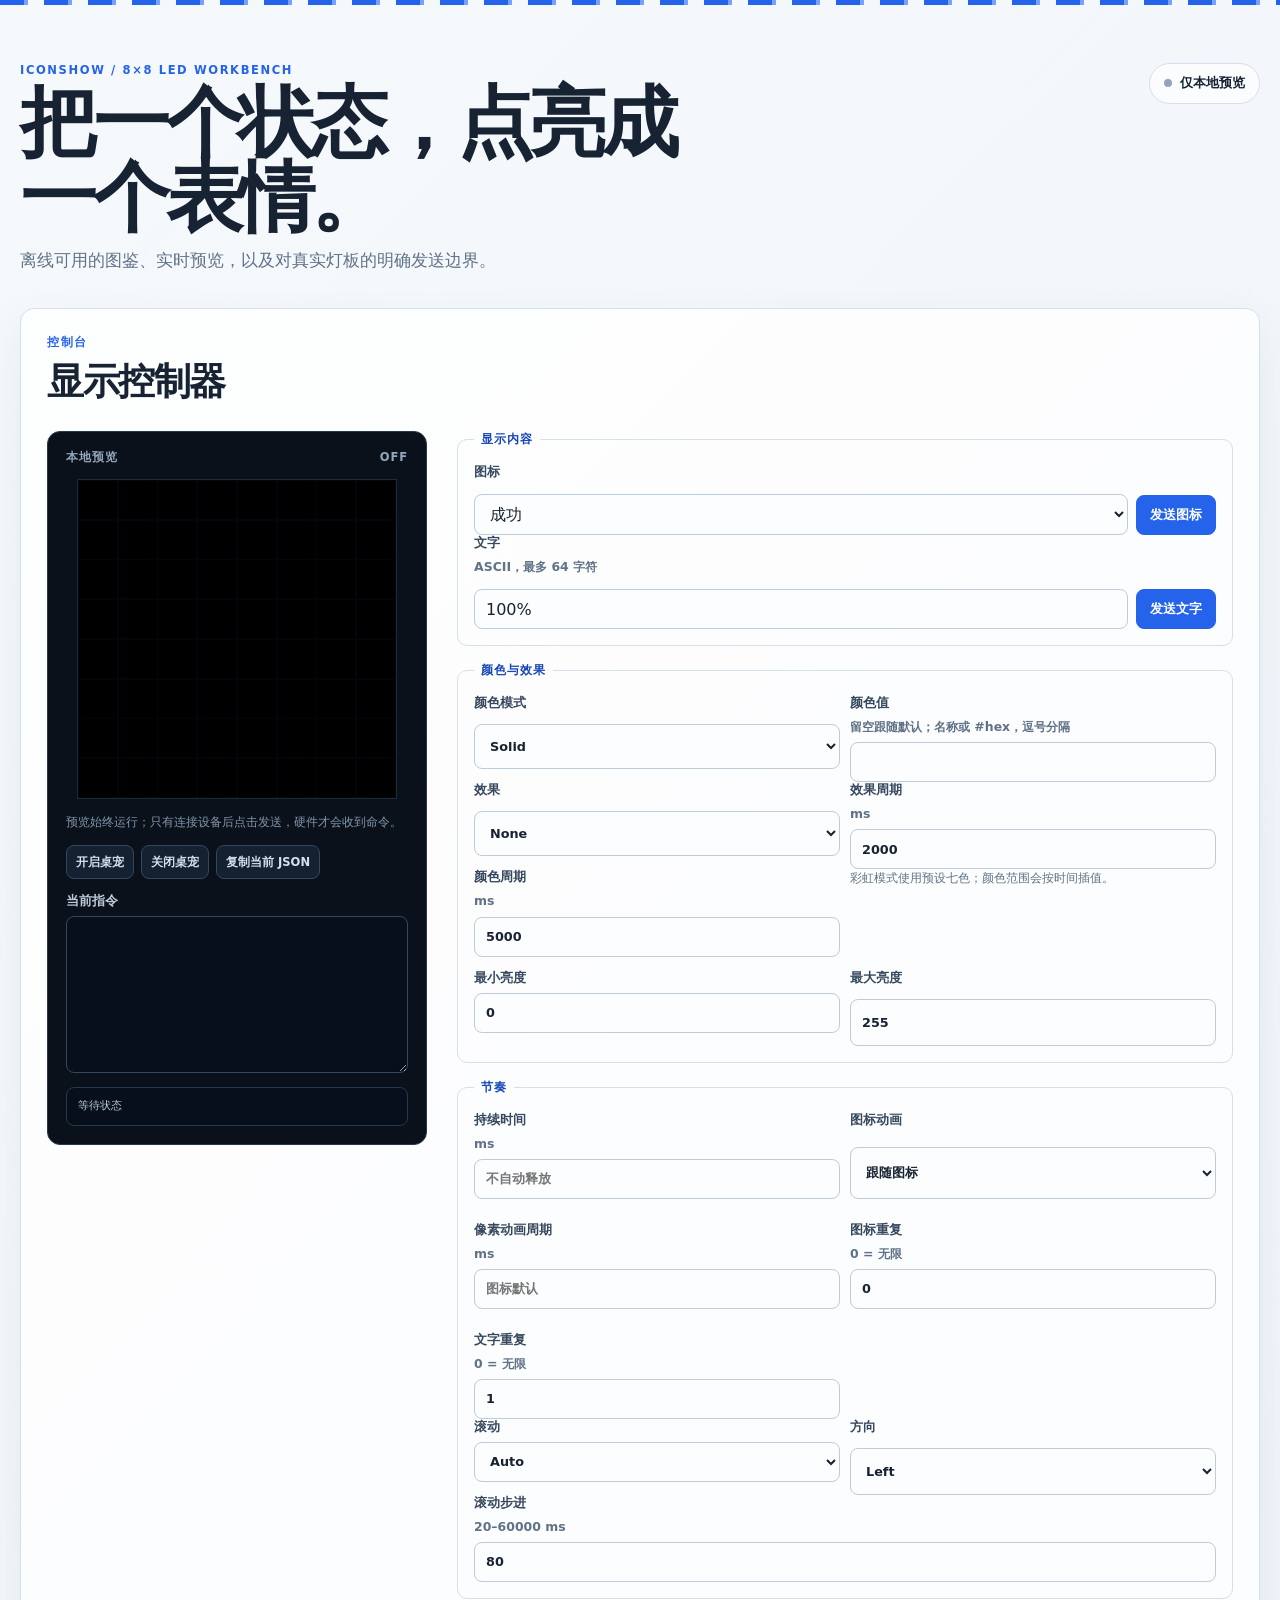
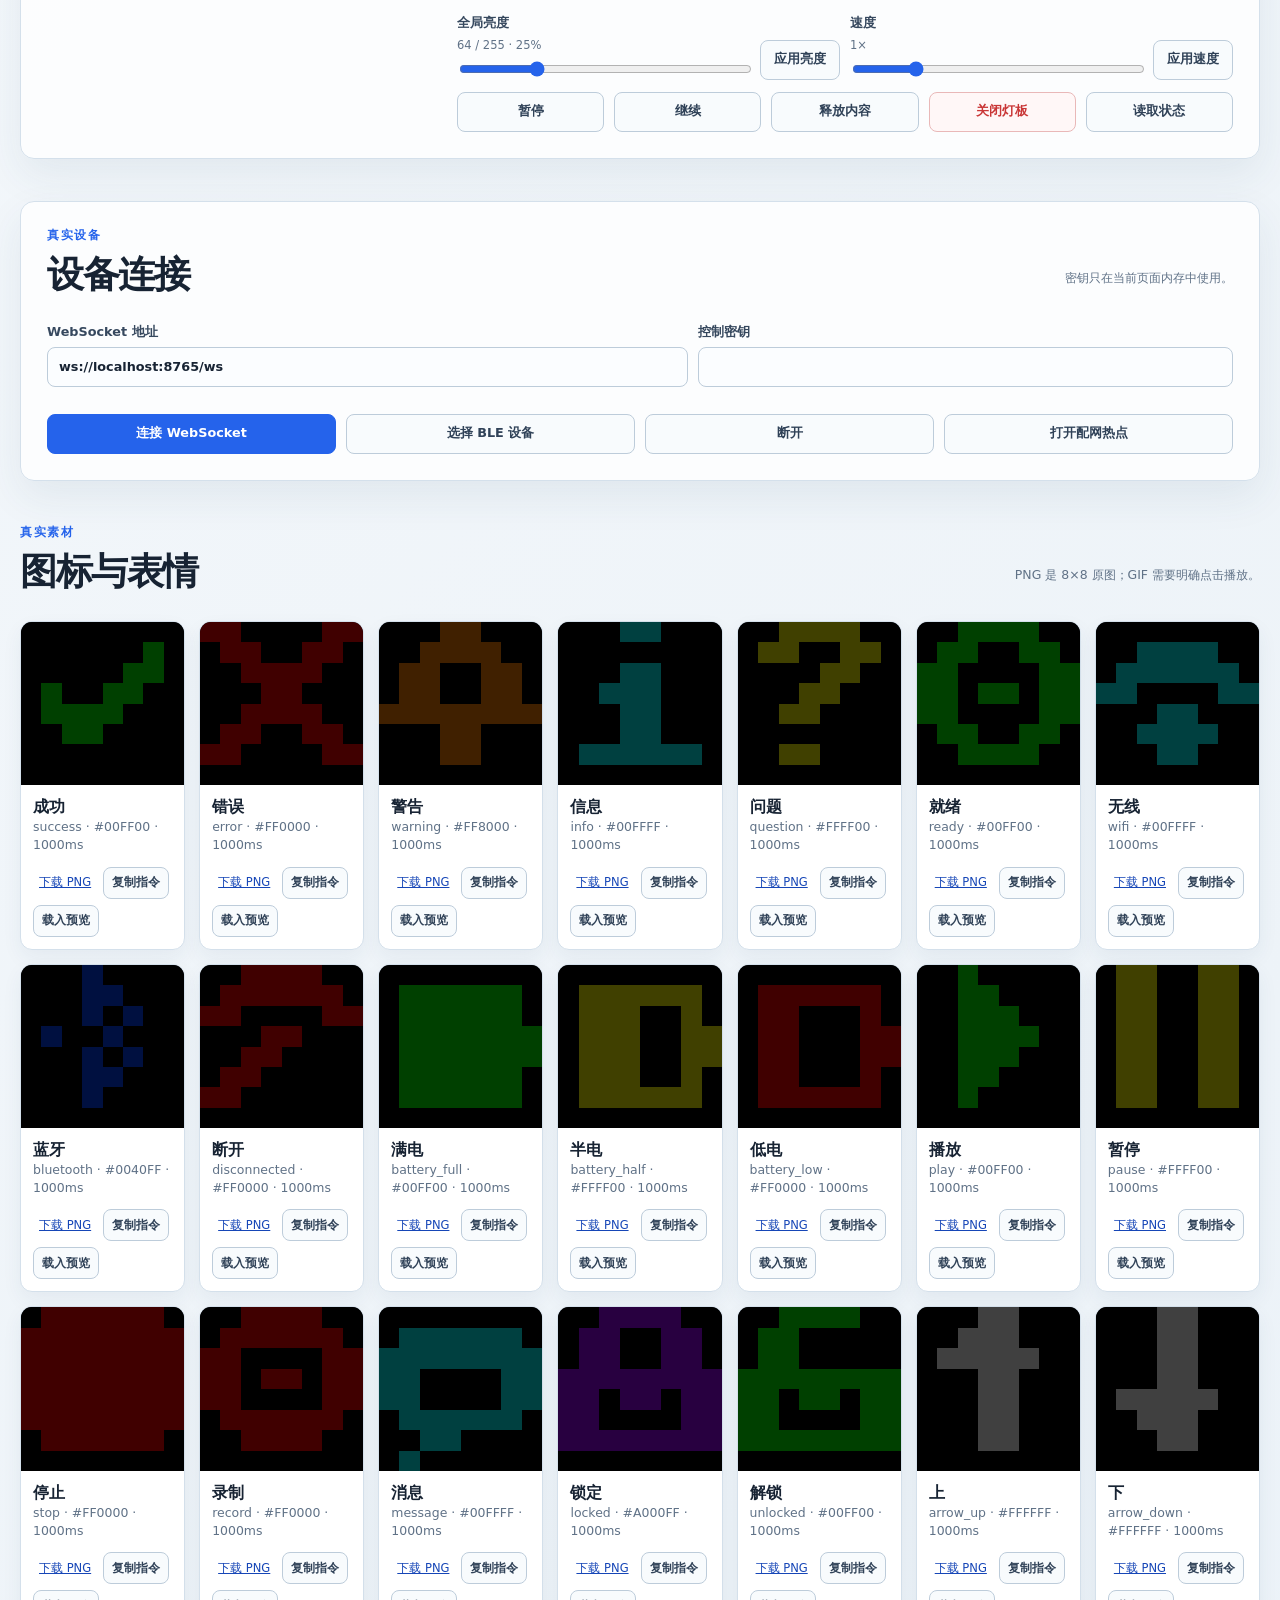
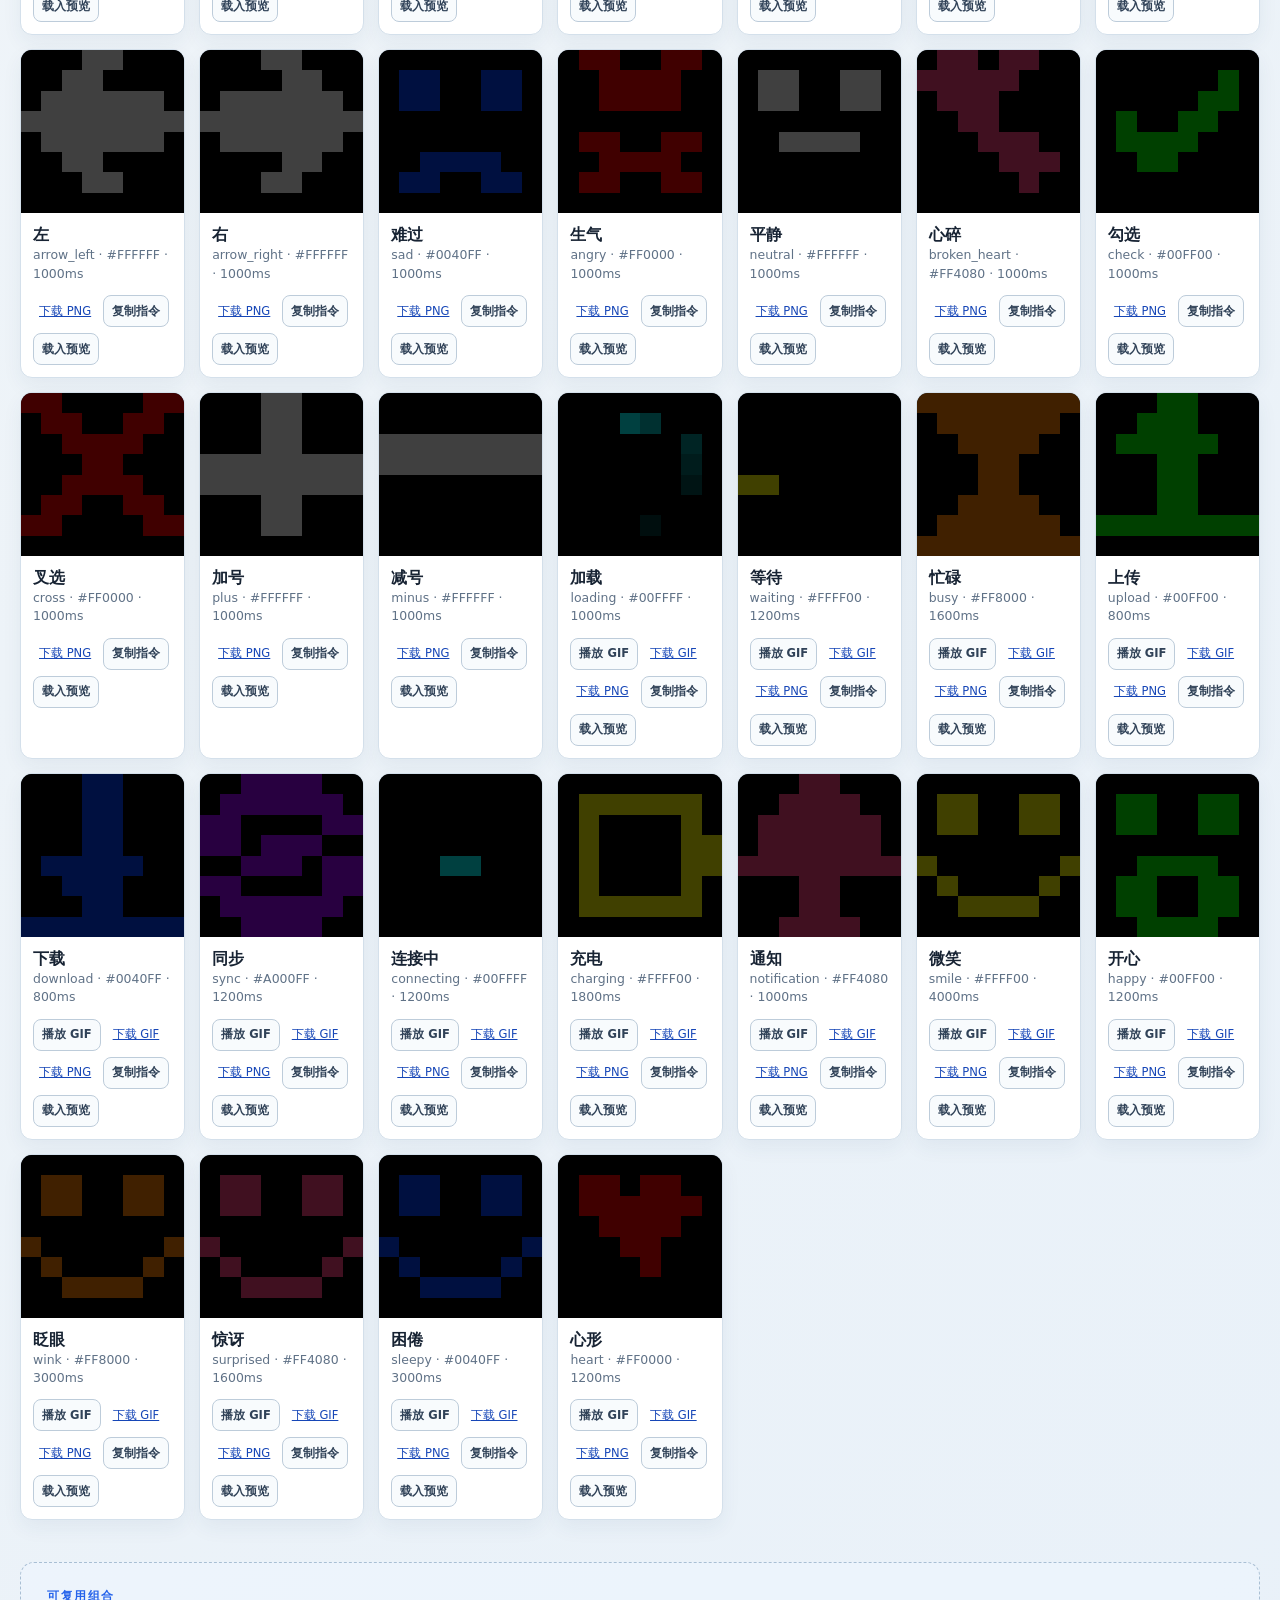
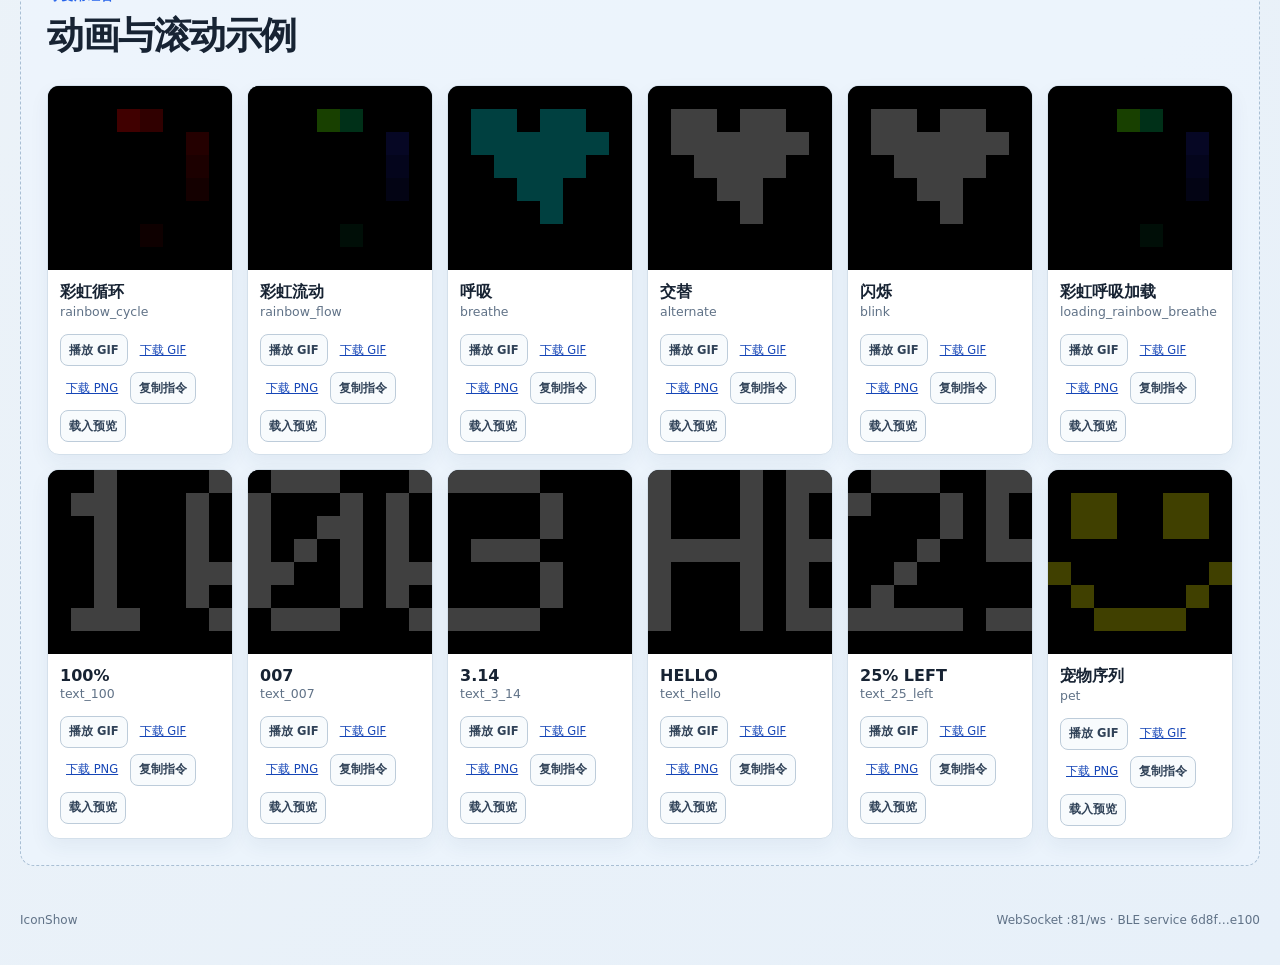
==== web/index.html @ 9261f73a "feat: add HTML BLE WebSocket controller and simulator" ====
<!doctype html>
<html lang="zh-CN">
<head>
  <meta charset="utf-8">
  <meta name="viewport" content="width=device-width, initial-scale=1">
  <meta name="theme-color" content="#e9f0f7">
  <title>IconShow · 8×8 状态灯</title>
  <link rel="stylesheet" href="style.css">
</head>
<body>
  <header class="topbar">
    <div>
      <p class="kicker">ICONSHOW / 8×8 LED WORKBENCH</p>
      <h1>把一个状态，点亮成一个表情。</h1>
      <p class="lede">离线可用的图鉴、实时预览，以及对真实灯板的明确发送边界。</p>
    </div>
    <div id="connection-state" class="connection-state is-local" role="status">仅本地预览</div>
  </header>

  <main>
    <section class="workbench" aria-labelledby="workbench-title">
      <div class="section-heading">
        <div><p class="eyebrow">控制台</p><h2 id="workbench-title">显示控制器</h2></div>
        <p id="notice" class="notice" role="status" aria-live="polite"></p>
      </div>
      <div class="workbench-grid">
        <div class="preview-panel">
          <div class="preview-head"><span>本地预览</span><span id="preview-state">off</span></div>
          <canvas id="preview" width="320" height="320" aria-label="8×8 LED local preview"></canvas>
          <p class="hint">预览始终运行；只有连接设备后点击发送，硬件才会收到命令。</p>
          <div class="preview-actions"><button id="idle-pet" type="button">开启桌宠</button><button id="idle-off" type="button">关闭桌宠</button><button id="copy-command" type="button">复制当前 JSON</button></div>
          <label for="command-json">当前指令<textarea id="command-json" rows="8" readonly spellcheck="false"></textarea></label>
          <pre id="device-state" class="device-state" aria-live="polite">等待状态</pre>
        </div>
        <div class="controls">
          <fieldset>
            <legend>显示内容</legend>
            <label for="icon-select">图标</label>
            <div class="inline-action"><select id="icon-select"></select><button id="send-icon" type="button" class="primary">发送图标</button></div>
            <label for="text-input">文字 <span class="muted">ASCII，最多 64 字符</span></label>
            <div class="inline-action"><input id="text-input" type="text" maxlength="64" value="100%" spellcheck="false"><button id="send-text" type="button" class="primary">发送文字</button></div>
          </fieldset>

          <fieldset>
            <legend>颜色与效果</legend>
            <div class="field-row">
              <label for="color-mode">颜色模式<select id="color-mode"><option value="solid">Solid</option><option value="step">Step</option><option value="gradient">Gradient</option><option value="rainbow_cycle">Rainbow cycle</option><option value="rainbow_flow">Rainbow flow</option></select></label>
              <label for="colors">颜色值 <span class="muted">留空跟随默认；名称或 #hex，逗号分隔</span><input id="colors" type="text" value="" spellcheck="false"></label>
            </div>
            <div class="field-row">
              <label for="effect">效果<select id="effect"><option value="none">None</option><option value="breathe">Breathe</option><option value="alternate">Alternate</option><option value="blink">Blink</option></select></label>
              <label for="effect-period">效果周期 <span class="muted">ms</span><input id="effect-period" type="number" min="500" max="60000" value="2000"></label>
            </div>
            <div class="field-row">
              <label for="color-period">颜色周期 <span class="muted">ms</span><input id="color-period" type="number" min="500" max="60000" value="5000"></label>
              <span class="hint">彩虹模式使用预设七色；颜色范围会按时间插值。</span>
            </div>
            <div class="field-row compact">
              <label for="effect-min">最小亮度<input id="effect-min" type="number" min="0" max="255" value="0"></label>
              <label for="effect-max">最大亮度<input id="effect-max" type="number" min="0" max="255" value="255"></label>
            </div>
          </fieldset>

          <fieldset>
            <legend>节奏</legend>
            <div class="field-row compact">
              <label for="duration">持续时间 <span class="muted">ms</span><input id="duration" type="number" min="0" max="86400000" placeholder="不自动释放"></label>
              <label for="animation-enabled">图标动画<select id="animation-enabled"><option value="auto">跟随图标</option><option value="true">启用</option><option value="false">静态代表帧</option></select></label>
              <label for="animation-period">像素动画周期 <span class="muted">ms</span><input id="animation-period" type="number" min="100" max="60000" placeholder="图标默认"></label>
              <label for="icon-repeat">图标重复 <span class="muted">0 = 无限</span><input id="icon-repeat" type="number" min="0" max="65535" value="0"></label>
              <label for="text-repeat">文字重复 <span class="muted">0 = 无限</span><input id="text-repeat" type="number" min="0" max="65535" value="1"></label>
            </div>
            <div class="field-row">
              <label for="scroll-mode">滚动<select id="scroll-mode"><option value="auto">Auto</option><option value="always">Always</option><option value="never">Never</option></select></label>
              <label for="direction">方向<select id="direction"><option value="left">Left</option><option value="right">Right</option></select></label>
            </div>
            <label for="step-ms">滚动步进 <span class="muted">20–60000 ms</span><input id="step-ms" type="number" min="20" max="60000" value="80"></label>
          </fieldset>

          <div class="tuning-row">
            <label for="brightness">全局亮度 <output id="brightness-value">64 / 255 · 25%</output><input id="brightness" type="range" min="0" max="255" value="64" oninput="document.getElementById('brightness-value').value=this.value+' / 255 · '+Math.round(this.value/255*100)+'%'" ></label>
            <button id="set-brightness" type="button">应用亮度</button>
            <label for="speed">速度 <output id="speed-value">1×</output><input id="speed" type="range" min="0.25" max="4" step="0.25" value="1" oninput="document.getElementById('speed-value').value=this.value+'×'"></label>
            <button id="set-speed" type="button">应用速度</button>
          </div>
          <div class="button-row"><button id="pause" type="button">暂停</button><button id="resume" type="button">继续</button><button id="release" type="button">释放内容</button><button id="off" type="button" class="danger">关闭灯板</button><button id="get-state" type="button">读取状态</button></div>
        </div>
      </div>
    </section>

    <section class="connection" aria-labelledby="connection-title">
      <div class="section-heading"><div><p class="eyebrow">真实设备</p><h2 id="connection-title">设备连接</h2></div><p class="muted">密钥只在当前页面内存中使用。</p></div>
      <div class="connection-grid">
        <label for="ws-url">WebSocket 地址<input id="ws-url" type="url" value="ws://localhost:8765/ws" spellcheck="false"></label>
        <label for="token">控制密钥<input id="token" type="password" autocomplete="off"></label>
        <div class="button-row connection-actions"><button id="connect-ws" type="button" class="primary">连接 WebSocket</button><button id="connect-ble" type="button">选择 BLE 设备</button><button id="disconnect" type="button">断开</button><button id="provision" type="button">打开配网热点</button></div>
      </div>
    </section>

    <section class="gallery" aria-labelledby="gallery-title">
      <div class="section-heading"><div><p class="eyebrow">真实素材</p><h2 id="gallery-title">图标与表情</h2></div><p class="muted">PNG 是 8×8 原图；GIF 需要明确点击播放。</p></div>
      <div id="gallery-list" class="gallery-grid"></div>
    </section>

    <section class="gallery examples" aria-labelledby="examples-title">
      <div class="section-heading"><div><p class="eyebrow">可复用组合</p><h2 id="examples-title">动画与滚动示例</h2></div></div>
      <div id="examples-list" class="gallery-grid"></div>
    </section>
  </main>
  <footer><span>IconShow</span><span>WebSocket :81/ws · BLE service 6d8f…e100</span></footer>
  <script src="data.js"></script>
  <script src="engine.js"></script>
  <script src="client.js"></script>
  <script src="app.js"></script>
</body>
</html>
---- web/style.css ----
:root {
  --ink: #172333;
  --muted: #607287;
  --line: #d4e0eb;
  --paper: #f4f7fa;
  --panel: #ffffff;
  --blue: #2563eb;
  --blue-dark: #1646b7;
  --blue-soft: #e8f0ff;
  --red: #c93636;
  --radius: 14px;
  font-family: Inter, ui-sans-serif, system-ui, -apple-system, BlinkMacSystemFont, "Segoe UI", sans-serif;
  color: var(--ink);
  background: var(--paper);
}
* { box-sizing: border-box; }
body { margin: 0; background: linear-gradient(135deg, #f6f9fc 0%, #edf3f8 55%, #e7f0f9 100%); min-height: 100vh; }
body::before { content: ''; display: block; height: 5px; background: repeating-linear-gradient(90deg, var(--blue) 0 24px, #76a2ff 24px 28px, transparent 28px 44px); }
.topbar, main, footer { width: min(1240px, calc(100% - 40px)); margin-inline: auto; }
.topbar { display: flex; align-items: flex-start; justify-content: space-between; gap: 24px; padding: 58px 0 34px; }
.kicker, .eyebrow { margin: 0 0 8px; color: var(--blue); font-size: .72rem; font-weight: 800; letter-spacing: .14em; text-transform: uppercase; }
h1, h2, h3, p { margin-top: 0; }
h1 { max-width: 680px; margin-bottom: 12px; font-size: clamp(2.25rem, 6vw, 4.8rem); letter-spacing: -.055em; line-height: .98; }
h2 { margin-bottom: 0; font-size: clamp(1.55rem, 3vw, 2.3rem); letter-spacing: -.04em; }
h3 { margin-bottom: 0; font-size: 1rem; }
.lede { max-width: 620px; margin: 0; color: var(--muted); font-size: 1.04rem; line-height: 1.6; }
.connection-state { flex: none; padding: 11px 14px; border: 1px solid var(--line); border-radius: 999px; background: rgba(255,255,255,.7); font-size: .8rem; font-weight: 700; }
.connection-state::before { content: ''; display: inline-block; width: 8px; height: 8px; margin-right: 8px; border-radius: 50%; background: #94a3b8; }
.connection-state.is-connected { border-color: #a7d7be; color: #166534; background: #effcf4; }
.connection-state.is-connected::before { background: #22a05a; }
section { margin-bottom: 42px; }
.workbench, .connection { padding: 26px; border: 1px solid var(--line); border-radius: var(--radius); background: rgba(255,255,255,.82); box-shadow: 0 16px 40px rgba(41, 71, 104, .08); }
.section-heading { display: flex; justify-content: space-between; align-items: end; gap: 18px; margin-bottom: 24px; }
.notice { min-height: 1.3em; margin: 0; color: var(--blue-dark); font-size: .84rem; }
.notice.is-error { color: var(--red); }
.workbench-grid { display: grid; grid-template-columns: minmax(280px, 380px) minmax(0, 1fr); gap: 30px; align-items: start; }
.preview-panel { padding: 18px; border: 1px solid #26384d; border-radius: 13px; background: #0a111b; color: #bdc9d8; }
.preview-head { display: flex; justify-content: space-between; margin-bottom: 14px; color: #93a7bc; font-size: .72rem; font-weight: 750; letter-spacing: .08em; text-transform: uppercase; }
#preview { display: block; width: 100%; max-width: 320px; aspect-ratio: 1; margin: auto; border: 1px solid #1d2a3c; background: #020509; image-rendering: pixelated; }
.hint, .muted { color: var(--muted); font-size: .78rem; line-height: 1.45; }
.preview-panel .hint { margin: 14px 0 0; color: #8296ab; }
.preview-actions { display: flex; flex-wrap: wrap; gap: 7px; margin-top: 14px; }
.preview-actions button { min-height: 34px; padding: 6px 9px; color: #d5e1ef; border-color: #33485e; background: #132131; font-size: .72rem; }
.preview-actions button:hover { background: #1b3047; }
.device-state { overflow: auto; max-height: 175px; margin: 14px 0 0; padding: 11px; border: 1px solid #26384d; border-radius: 8px; color: #b5c6d8; background: #07101a; font: .68rem/1.45 ui-monospace, SFMono-Regular, Menlo, monospace; white-space: pre-wrap; }
fieldset { min-width: 0; margin: 0 0 16px; padding: 16px; border: 1px solid var(--line); border-radius: 10px; }
legend { padding: 0 7px; color: var(--blue-dark); font-size: .78rem; font-weight: 800; letter-spacing: .08em; text-transform: uppercase; }
label { display: grid; gap: 6px; margin-bottom: 13px; color: #36485e; font-size: .8rem; font-weight: 700; }
label:last-child { margin-bottom: 0; }
input, select, button { min-height: 40px; border: 1px solid #bdccda; border-radius: 8px; font: inherit; }
input, select { width: 100%; padding: 9px 11px; color: var(--ink); background: #fbfdff; }
input:focus, select:focus, button:focus-visible { outline: 3px solid rgba(37,99,235,.24); outline-offset: 1px; border-color: var(--blue); }
input[type="range"] { min-height: auto; padding: 0; accent-color: var(--blue); }
button { padding: 8px 13px; color: #304258; background: #f8fbfd; cursor: pointer; font-size: .8rem; font-weight: 750; }
button:hover { border-color: #8ca7c1; background: #eef5fb; }
button.primary { border-color: var(--blue); color: white; background: var(--blue); }
button.primary:hover { background: var(--blue-dark); }
button.danger { color: var(--red); border-color: #e9b8b8; background: #fff7f7; }
.inline-action { display: grid; grid-template-columns: minmax(0, 1fr) auto; gap: 8px; align-items: end; }
.field-row, .tuning-row, .button-row, .connection-grid { display: grid; gap: 10px; }
.field-row { grid-template-columns: repeat(2, minmax(0, 1fr)); }
.field-row.compact { grid-template-columns: repeat(2, minmax(0, 1fr)); }
.tuning-row { grid-template-columns: minmax(0, 1fr) auto minmax(0, 1fr) auto; align-items: end; margin-top: 4px; }
.tuning-row label { margin: 0; }
.tuning-row output { display: block; color: var(--muted); font-size: .72rem; font-weight: 500; }
.button-row { grid-template-columns: repeat(auto-fit, minmax(100px, 1fr)); margin-top: 12px; }
.connection-grid { grid-template-columns: 1.2fr 1fr; align-items: end; }
.connection-actions { grid-column: 1 / -1; margin-top: 4px; }
.gallery { padding-top: 2px; }
.gallery-grid { display: grid; grid-template-columns: repeat(auto-fill, minmax(165px, 1fr)); gap: 14px; }
.gallery-card { overflow: hidden; border: 1px solid var(--line); border-radius: 12px; background: var(--panel); box-shadow: 0 8px 20px rgba(41,71,104,.06); }
.gallery-card > img { display: block; width: 100%; aspect-ratio: 1; object-fit: contain; image-rendering: pixelated; background: #07101b; }
.gallery-card-body { padding: 12px; }
.card-actions { display: flex; flex-wrap: wrap; gap: 6px; margin-top: 12px; }
.card-actions button { min-height: 32px; padding: 5px 8px; font-size: .72rem; }
.examples { padding: 26px; border: 1px dashed #a9bfd4; border-radius: var(--radius); background: rgba(238,246,255,.54); }
footer { display: flex; justify-content: space-between; gap: 18px; padding: 5px 0 38px; color: var(--muted); font-size: .75rem; }
@media (prefers-reduced-motion: reduce) { *, *::before, *::after { scroll-behavior: auto !important; transition-duration: .01ms !important; animation-duration: .01ms !important; } }
@media (max-width: 840px) {
  .topbar { display: block; padding-top: 38px; }
  .connection-state { display: inline-block; margin-top: 22px; }
  .workbench-grid { grid-template-columns: 1fr; }
  .preview-panel { max-width: 420px; }
  .connection-grid { grid-template-columns: 1fr; }
  .connection-actions { grid-column: auto; }
}
@media (max-width: 560px) {
  .topbar, main, footer { width: min(100% - 24px, 1240px); }
  .workbench, .connection, .examples { padding: 17px; }
  .section-heading, footer { display: block; }
  .notice { margin-top: 10px; }
  .field-row, .tuning-row { grid-template-columns: 1fr; }
  .tuning-row button { width: 100%; }
  .button-row { grid-template-columns: repeat(2, minmax(0, 1fr)); }
  footer span { display: block; margin-top: 7px; }
}

#command-json {width:100%;resize:vertical;min-height:130px;background:#07101a;color:#d5e1ef;border:1px solid #33485e;border-radius:8px;padding:10px;font:12px/1.4 ui-monospace,monospace;}
.preview-panel > label {color:#bdc9d8;margin-top:14px;}
.card-actions a {font-size:.72rem;align-self:center;color:#1646b7;padding:6px;}
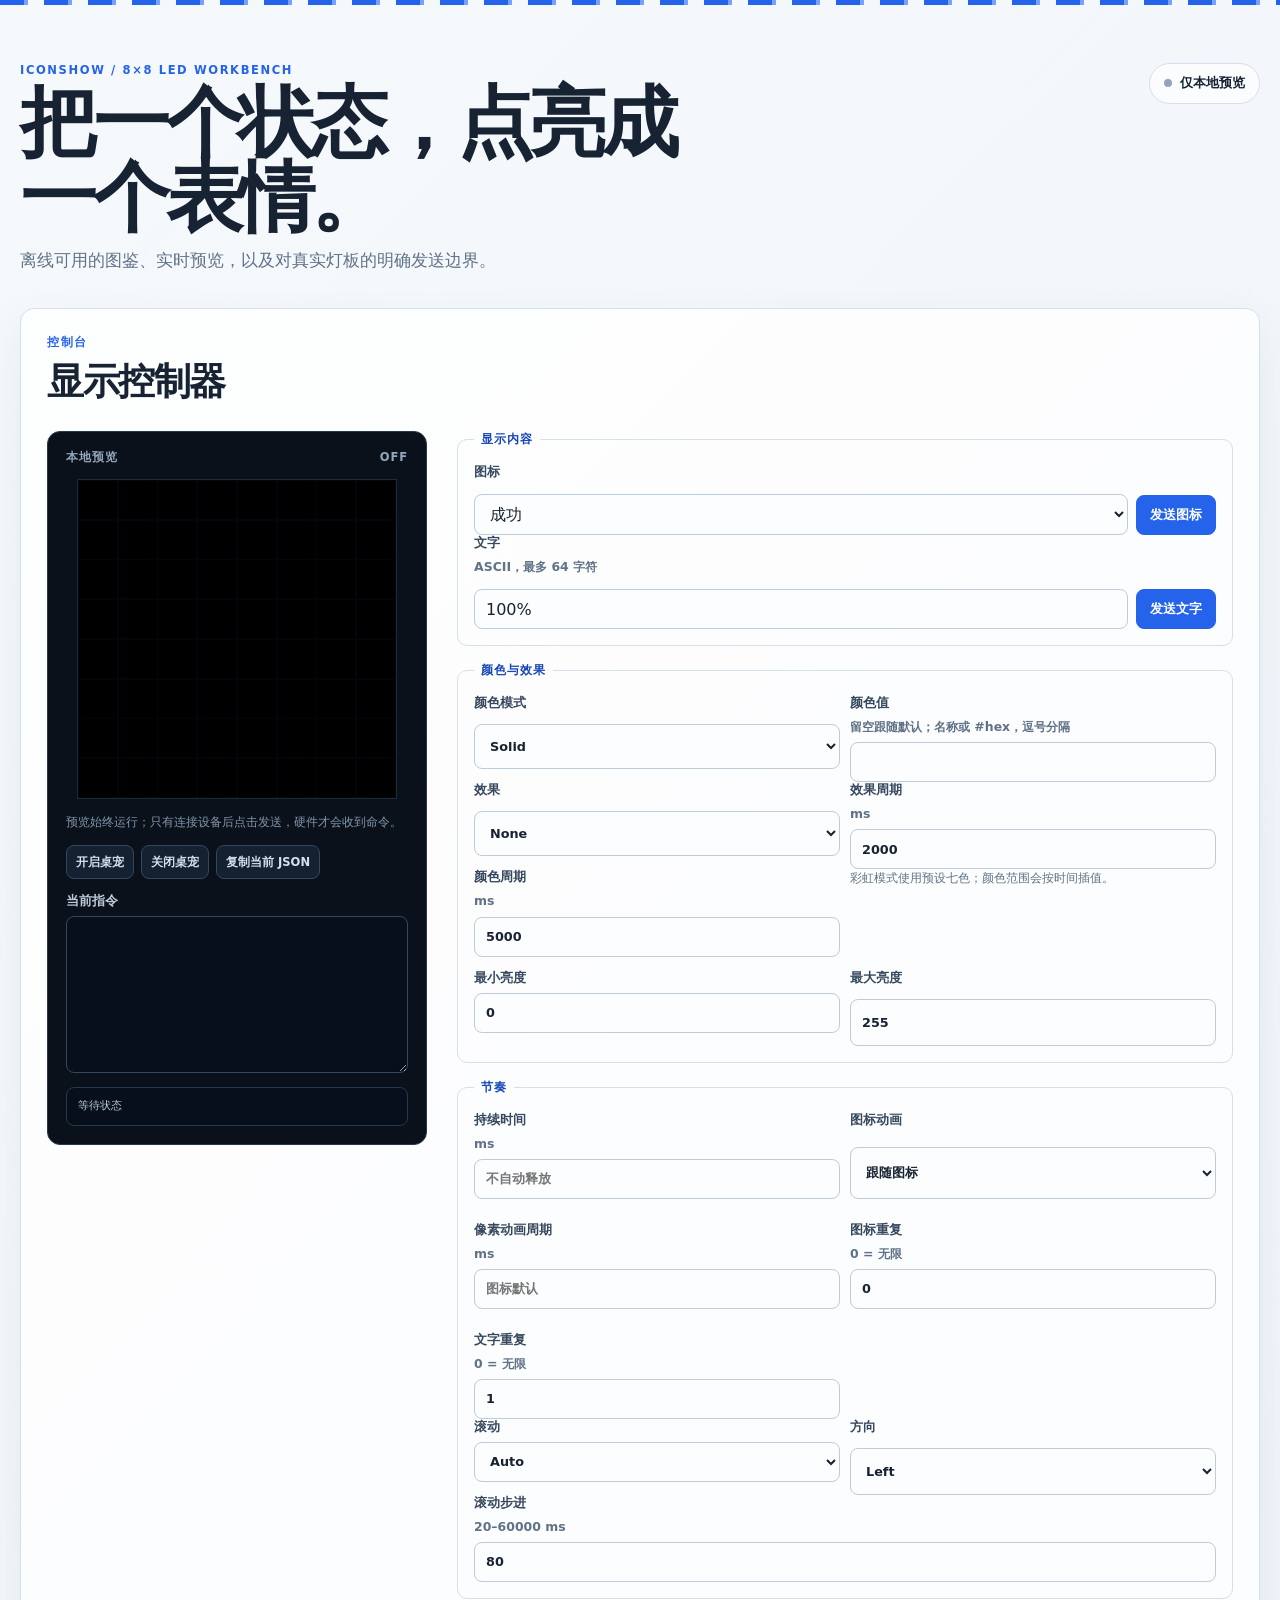
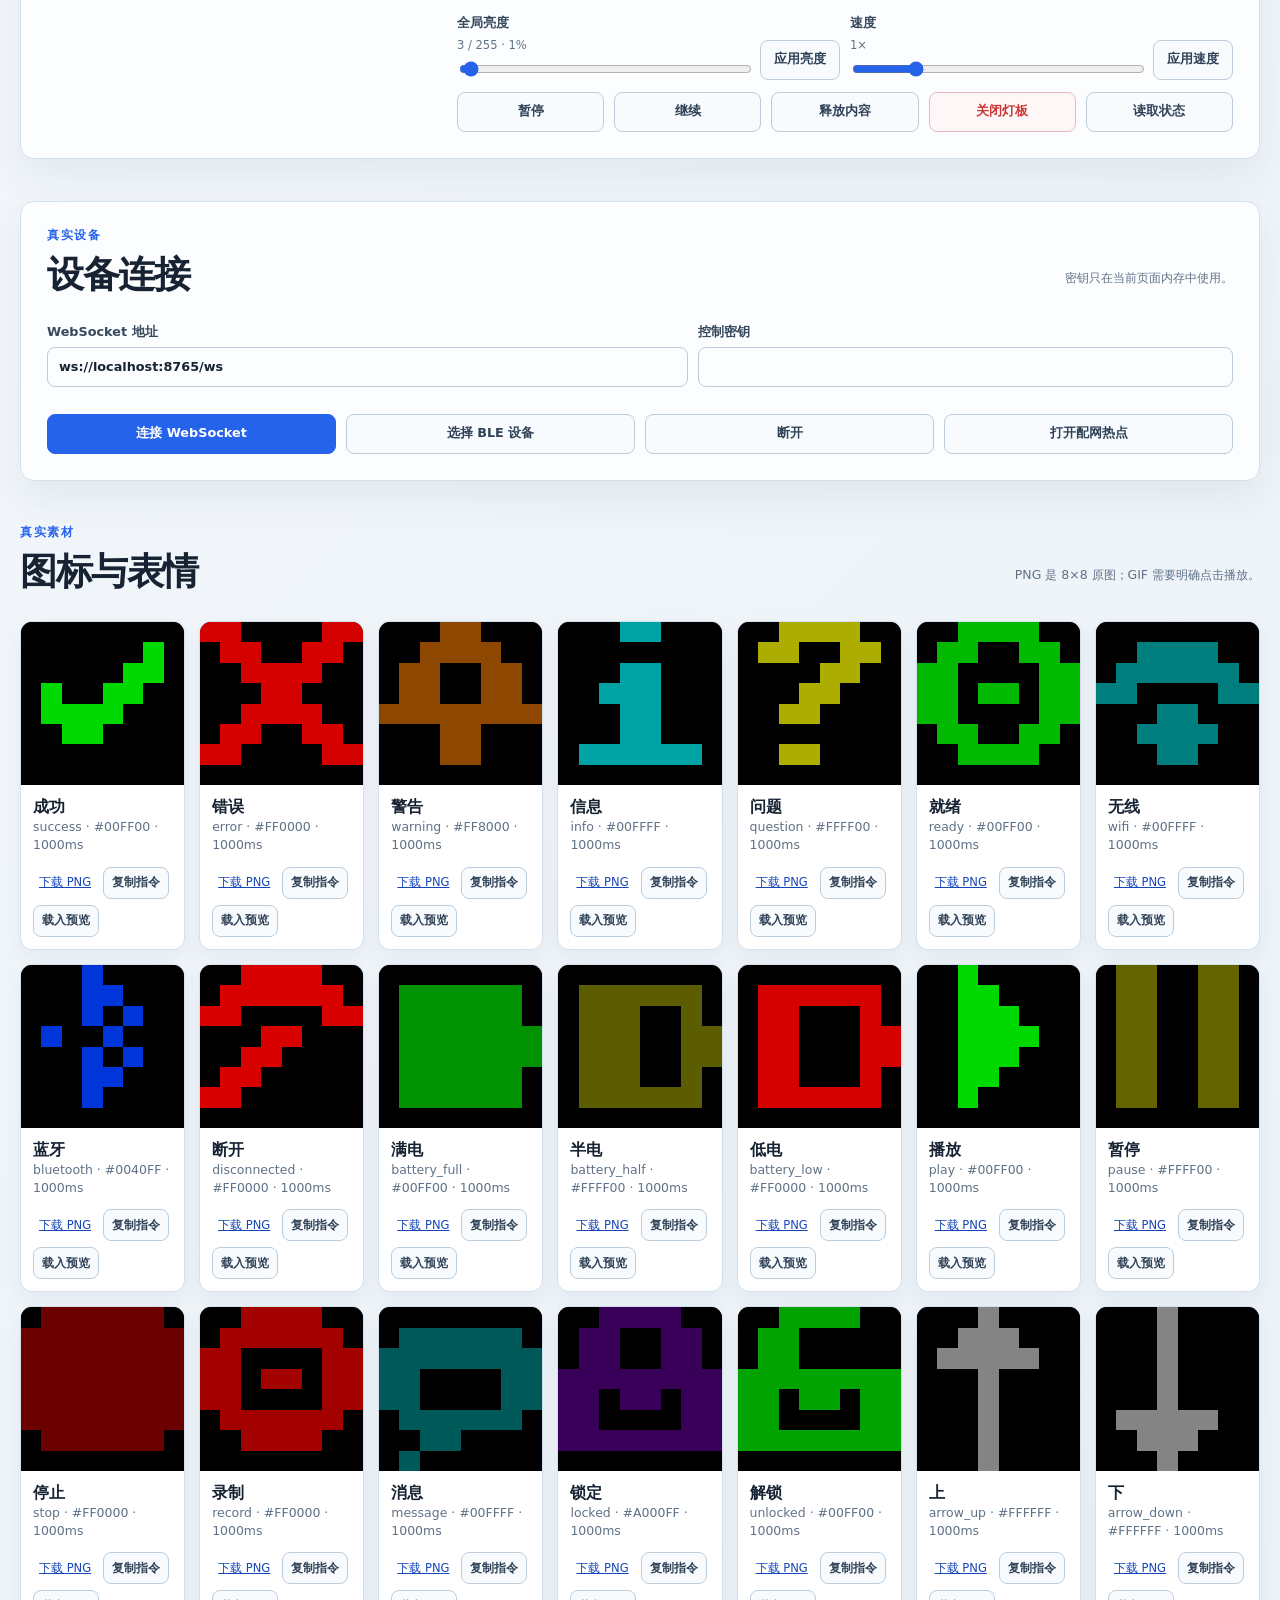
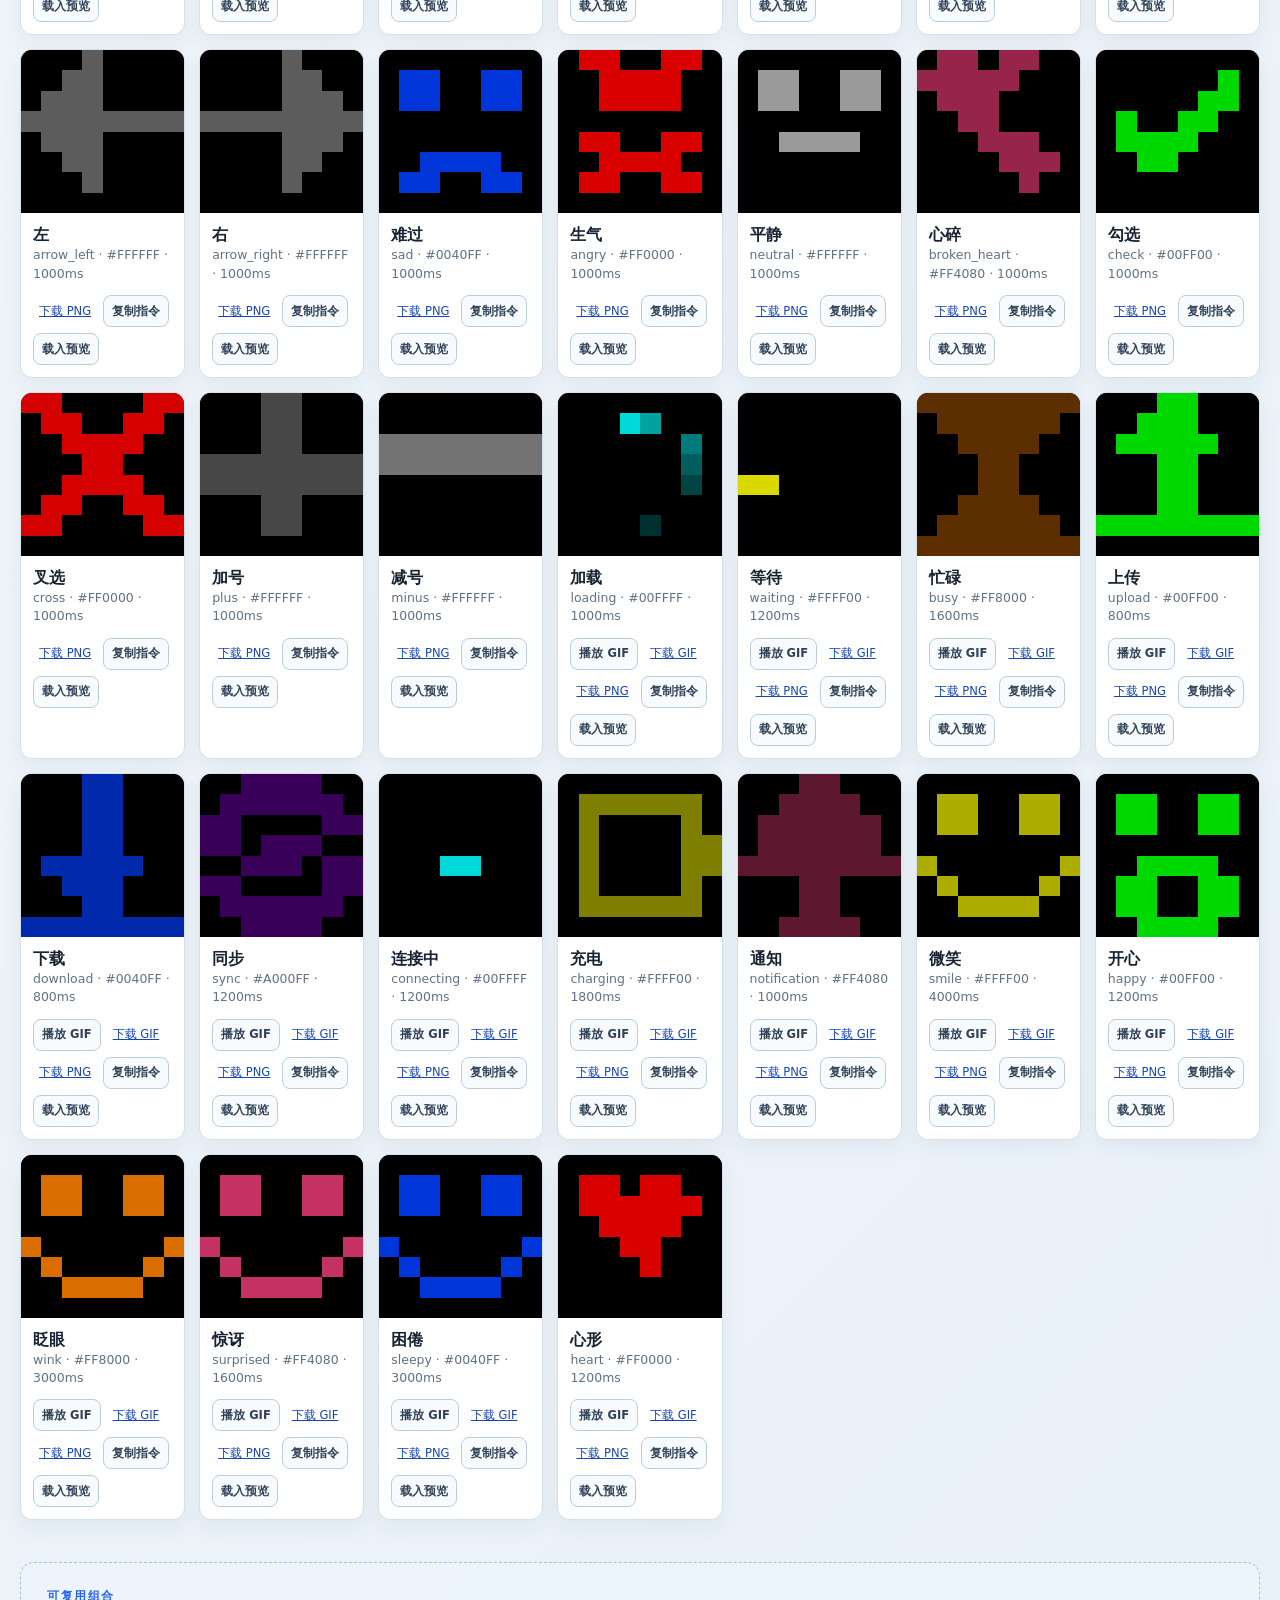
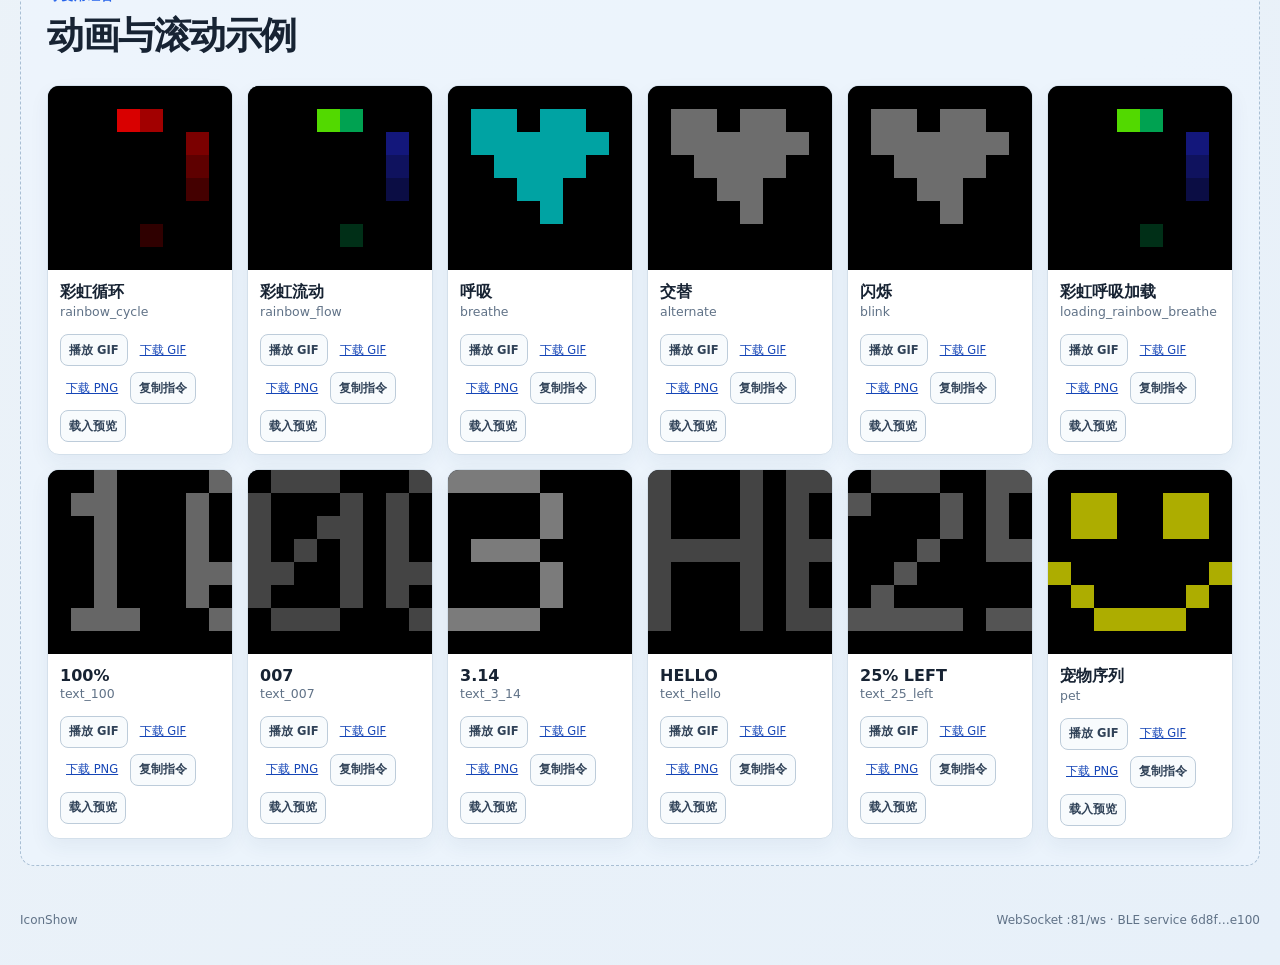
==== commit c7c26327: "fix matrix layout and tune display output" ====
--- a/web/index.html
+++ b/web/index.html
@@ -78,7 +78,7 @@
           </fieldset>
 
           <div class="tuning-row">
-            <label for="brightness">全局亮度 <output id="brightness-value">64 / 255 · 25%</output><input id="brightness" type="range" min="0" max="255" value="64" oninput="document.getElementById('brightness-value').value=this.value+' / 255 · '+Math.round(this.value/255*100)+'%'" ></label>
+            <label for="brightness">全局亮度 <output id="brightness-value">3 / 255 · 1%</output><input id="brightness" type="range" min="0" max="255" value="3" oninput="document.getElementById('brightness-value').value=this.value+' / 255 · '+Math.round(this.value/255*100)+'%'" ></label>
             <button id="set-brightness" type="button">应用亮度</button>
             <label for="speed">速度 <output id="speed-value">1×</output><input id="speed" type="range" min="0.25" max="4" step="0.25" value="1" oninput="document.getElementById('speed-value').value=this.value+'×'"></label>
             <button id="set-speed" type="button">应用速度</button>
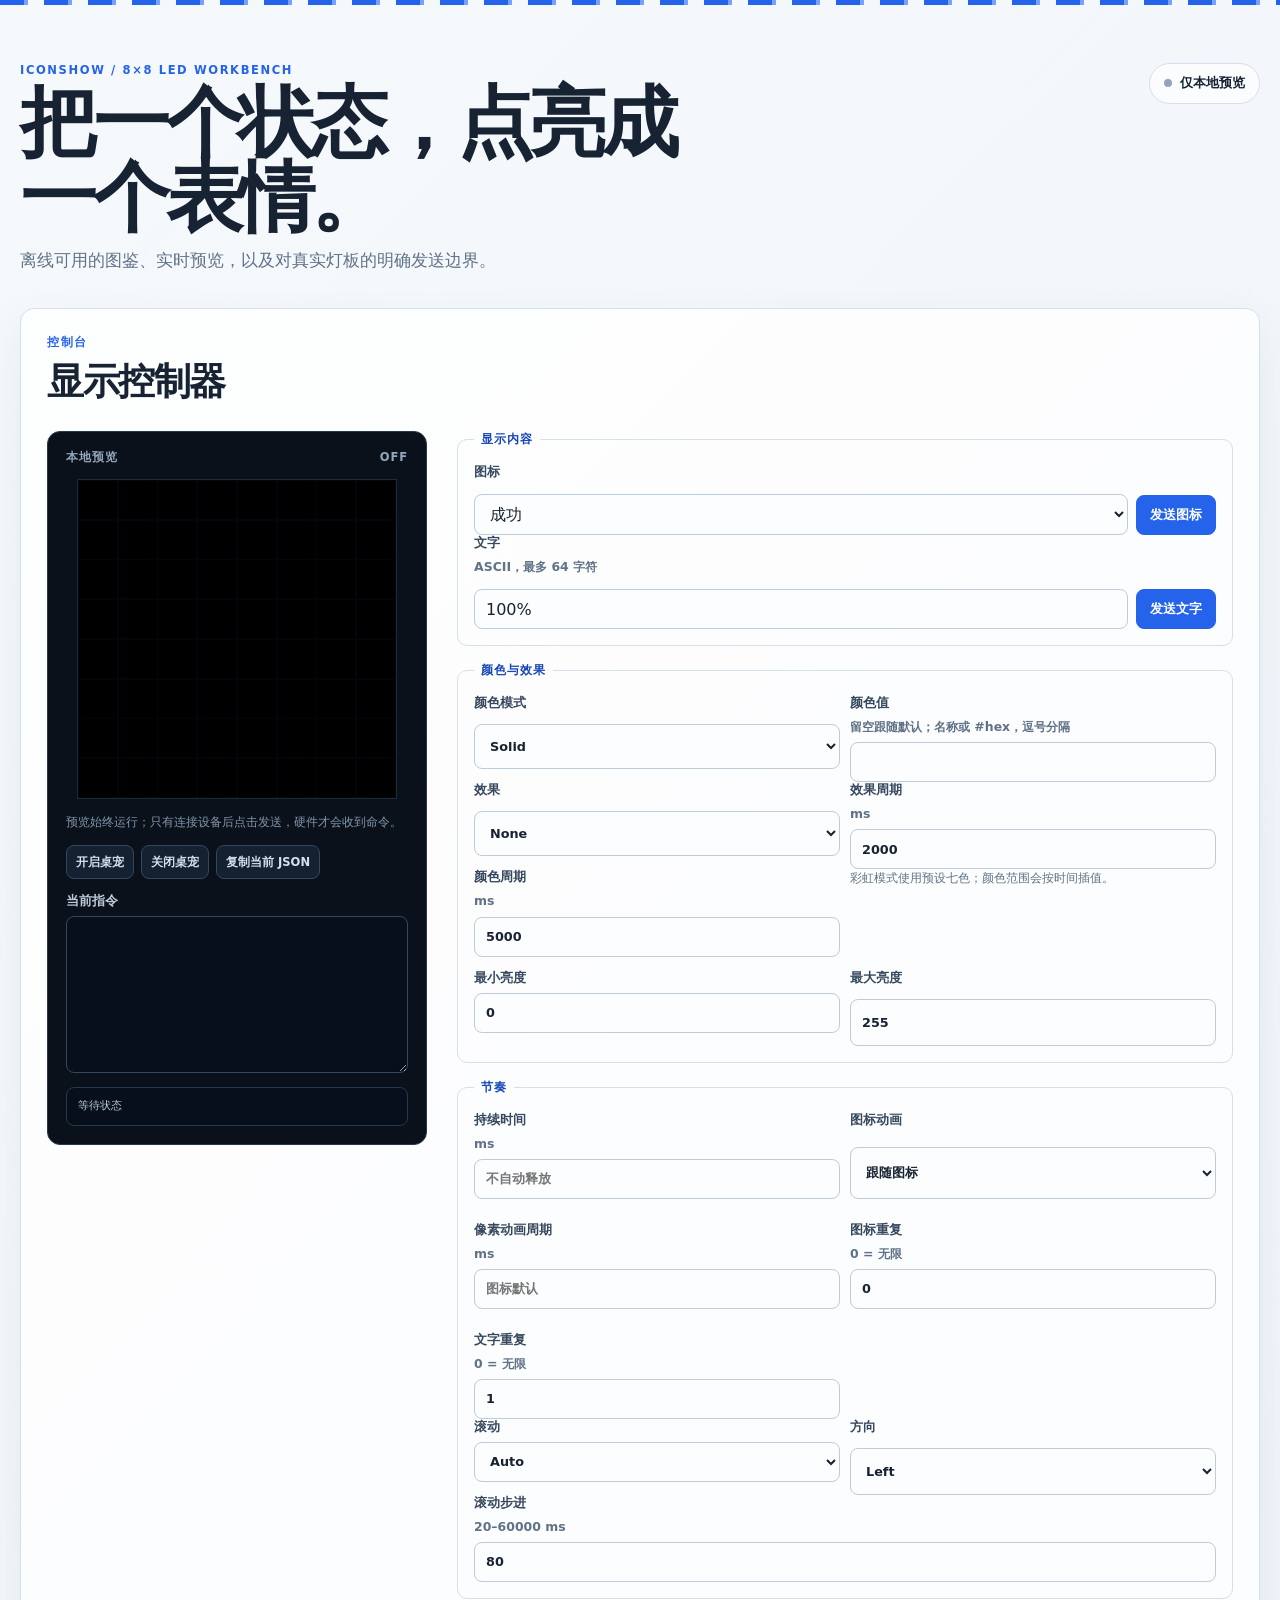
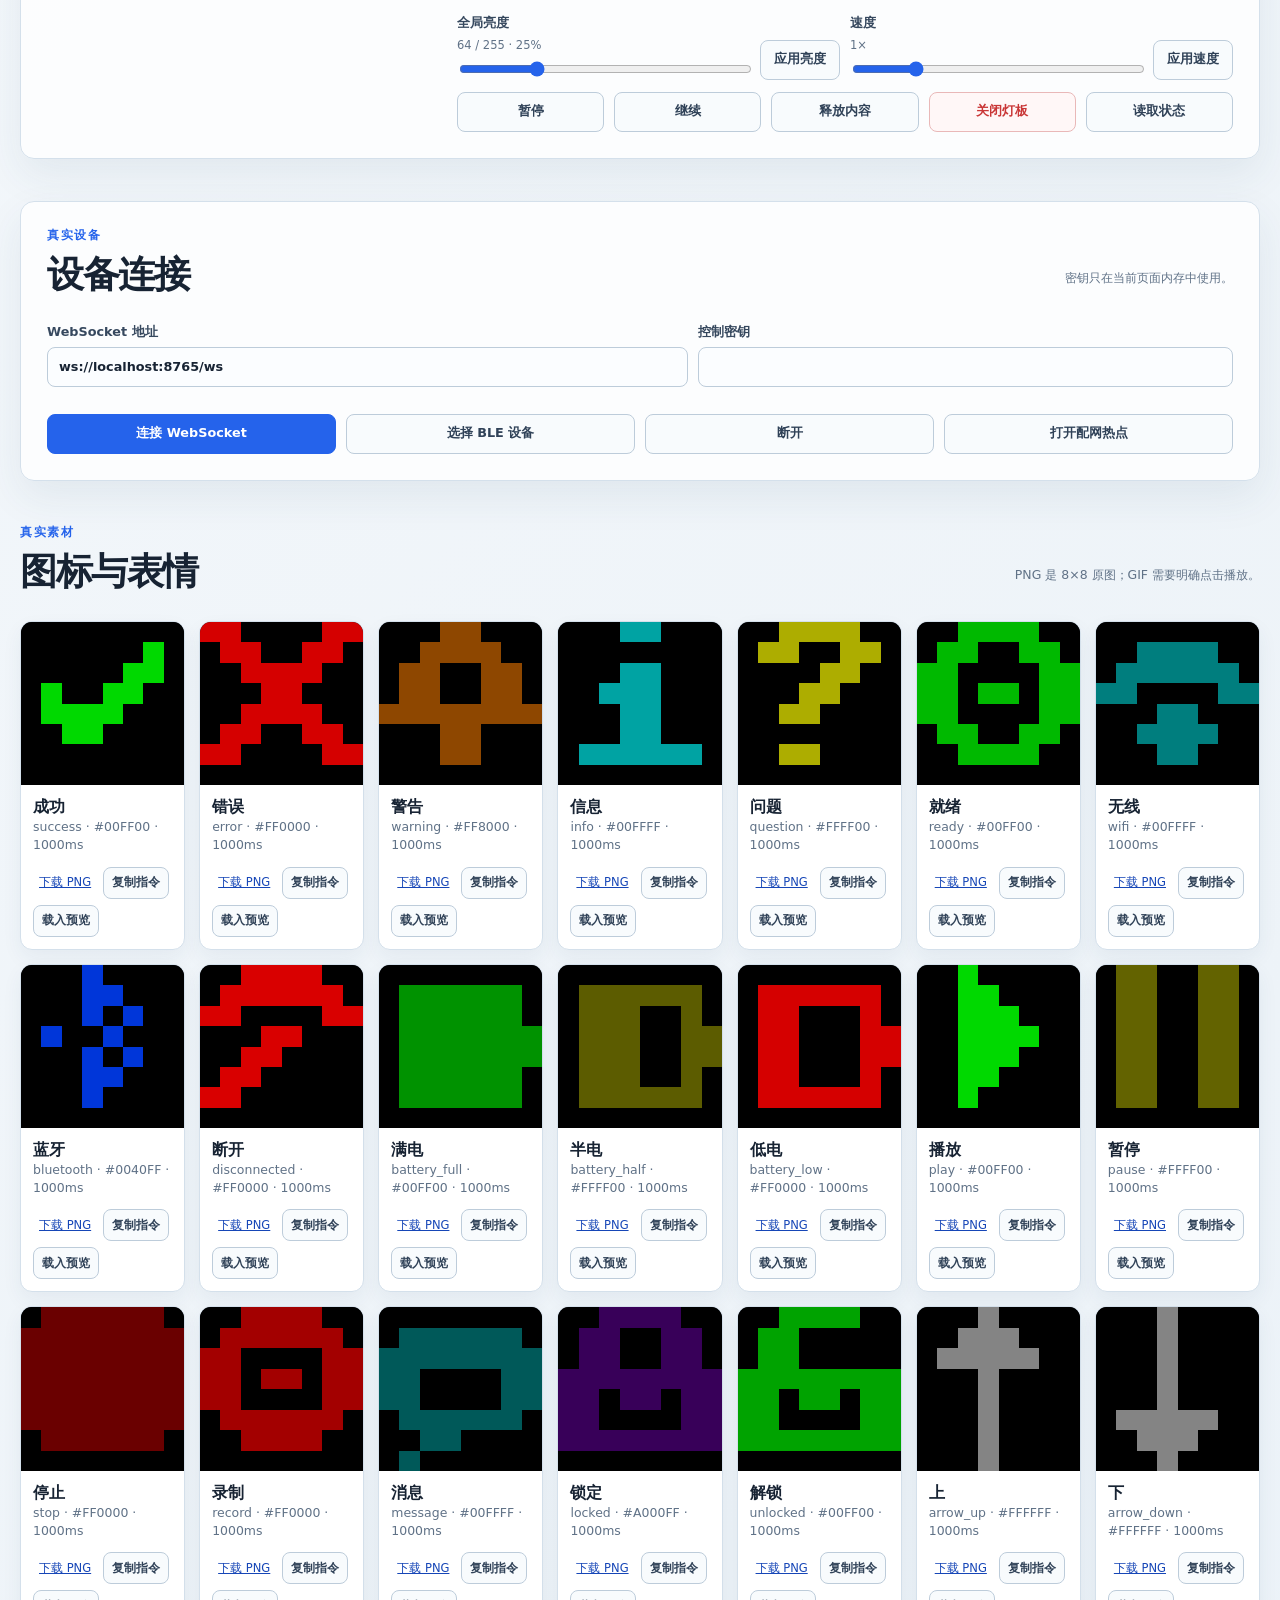
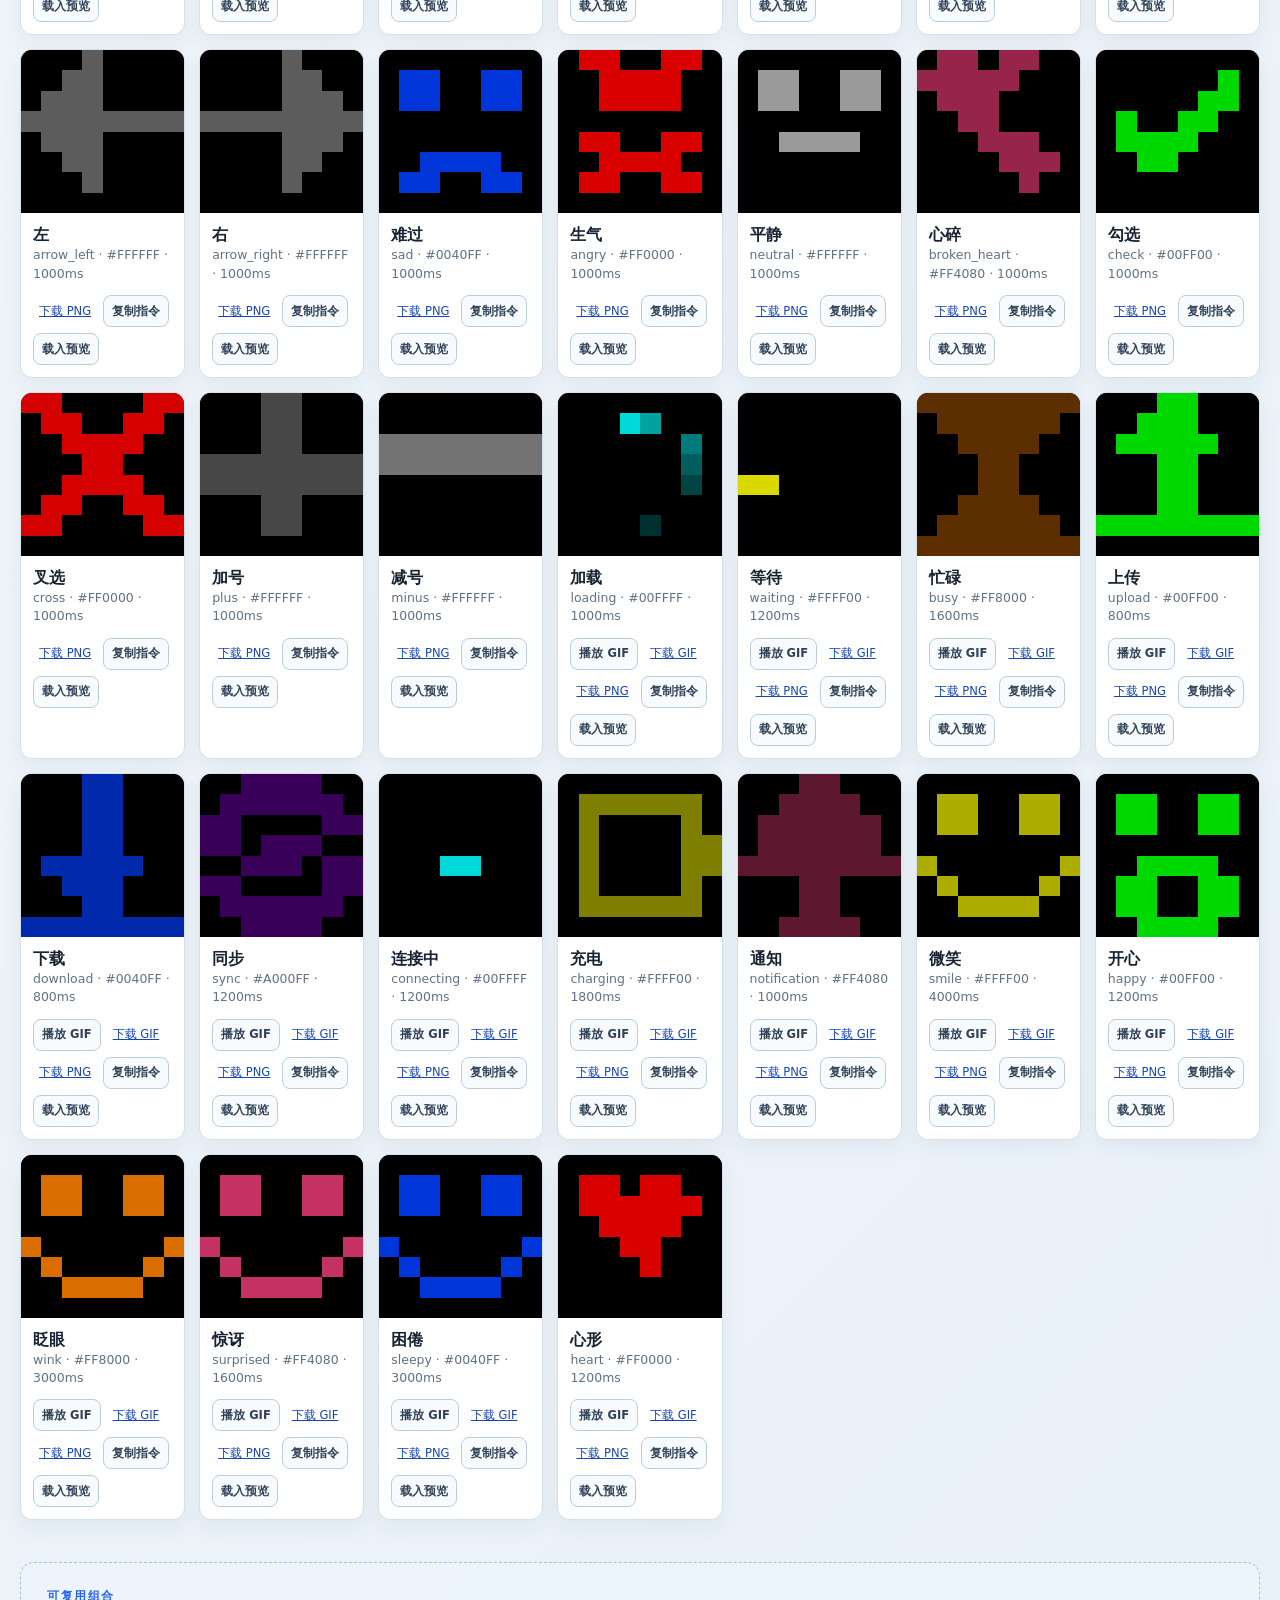
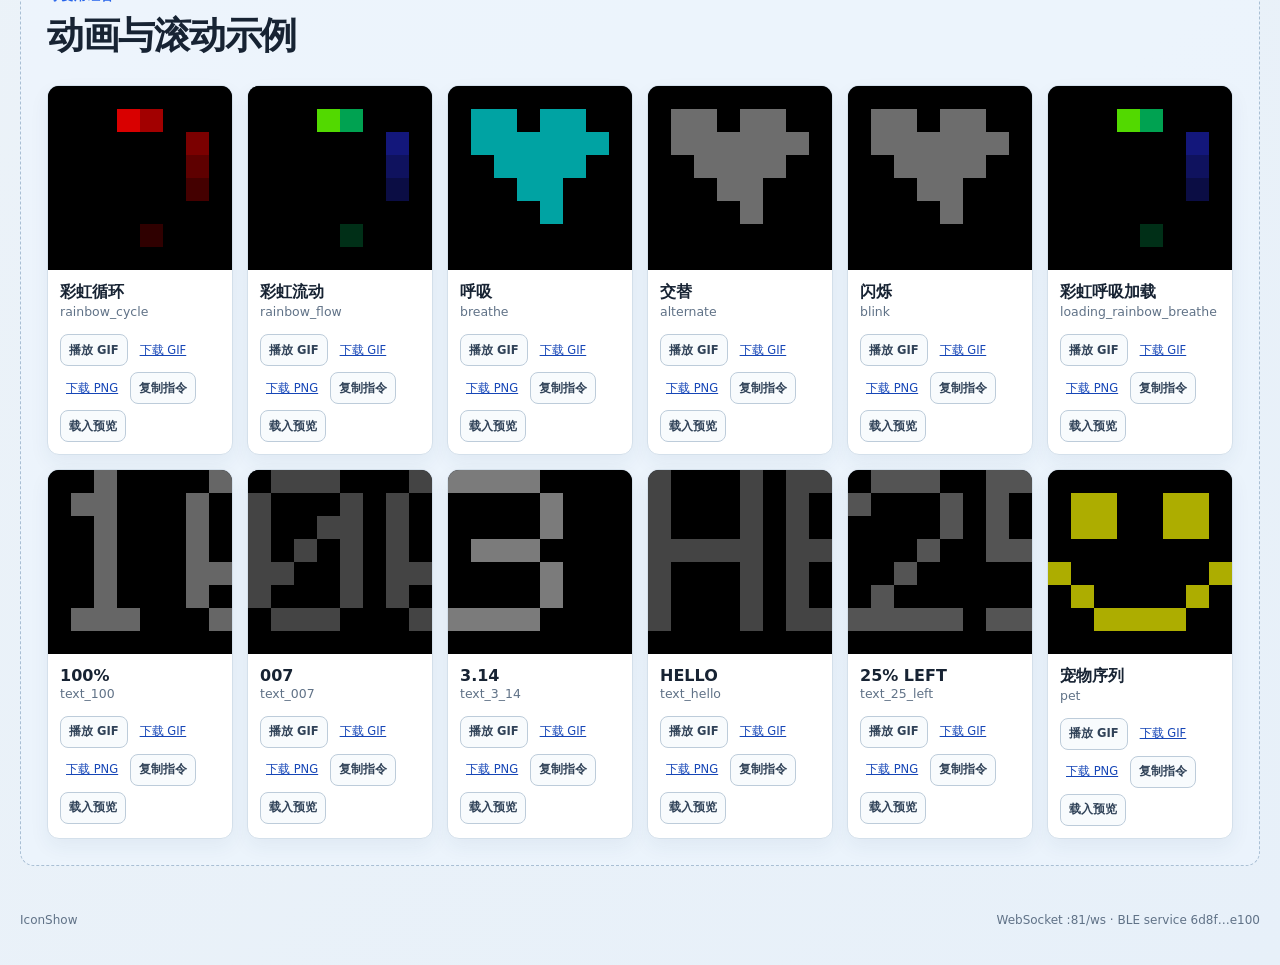
==== commit 2eccda11: "restore production default brightness" ====
--- a/web/index.html
+++ b/web/index.html
@@ -78,7 +78,7 @@
           </fieldset>
 
           <div class="tuning-row">
-            <label for="brightness">全局亮度 <output id="brightness-value">3 / 255 · 1%</output><input id="brightness" type="range" min="0" max="255" value="3" oninput="document.getElementById('brightness-value').value=this.value+' / 255 · '+Math.round(this.value/255*100)+'%'" ></label>
+            <label for="brightness">全局亮度 <output id="brightness-value">64 / 255 · 25%</output><input id="brightness" type="range" min="0" max="255" value="64" oninput="document.getElementById('brightness-value').value=this.value+' / 255 · '+Math.round(this.value/255*100)+'%'" ></label>
             <button id="set-brightness" type="button">应用亮度</button>
             <label for="speed">速度 <output id="speed-value">1×</output><input id="speed" type="range" min="0.25" max="4" step="0.25" value="1" oninput="document.getElementById('speed-value').value=this.value+'×'"></label>
             <button id="set-speed" type="button">应用速度</button>
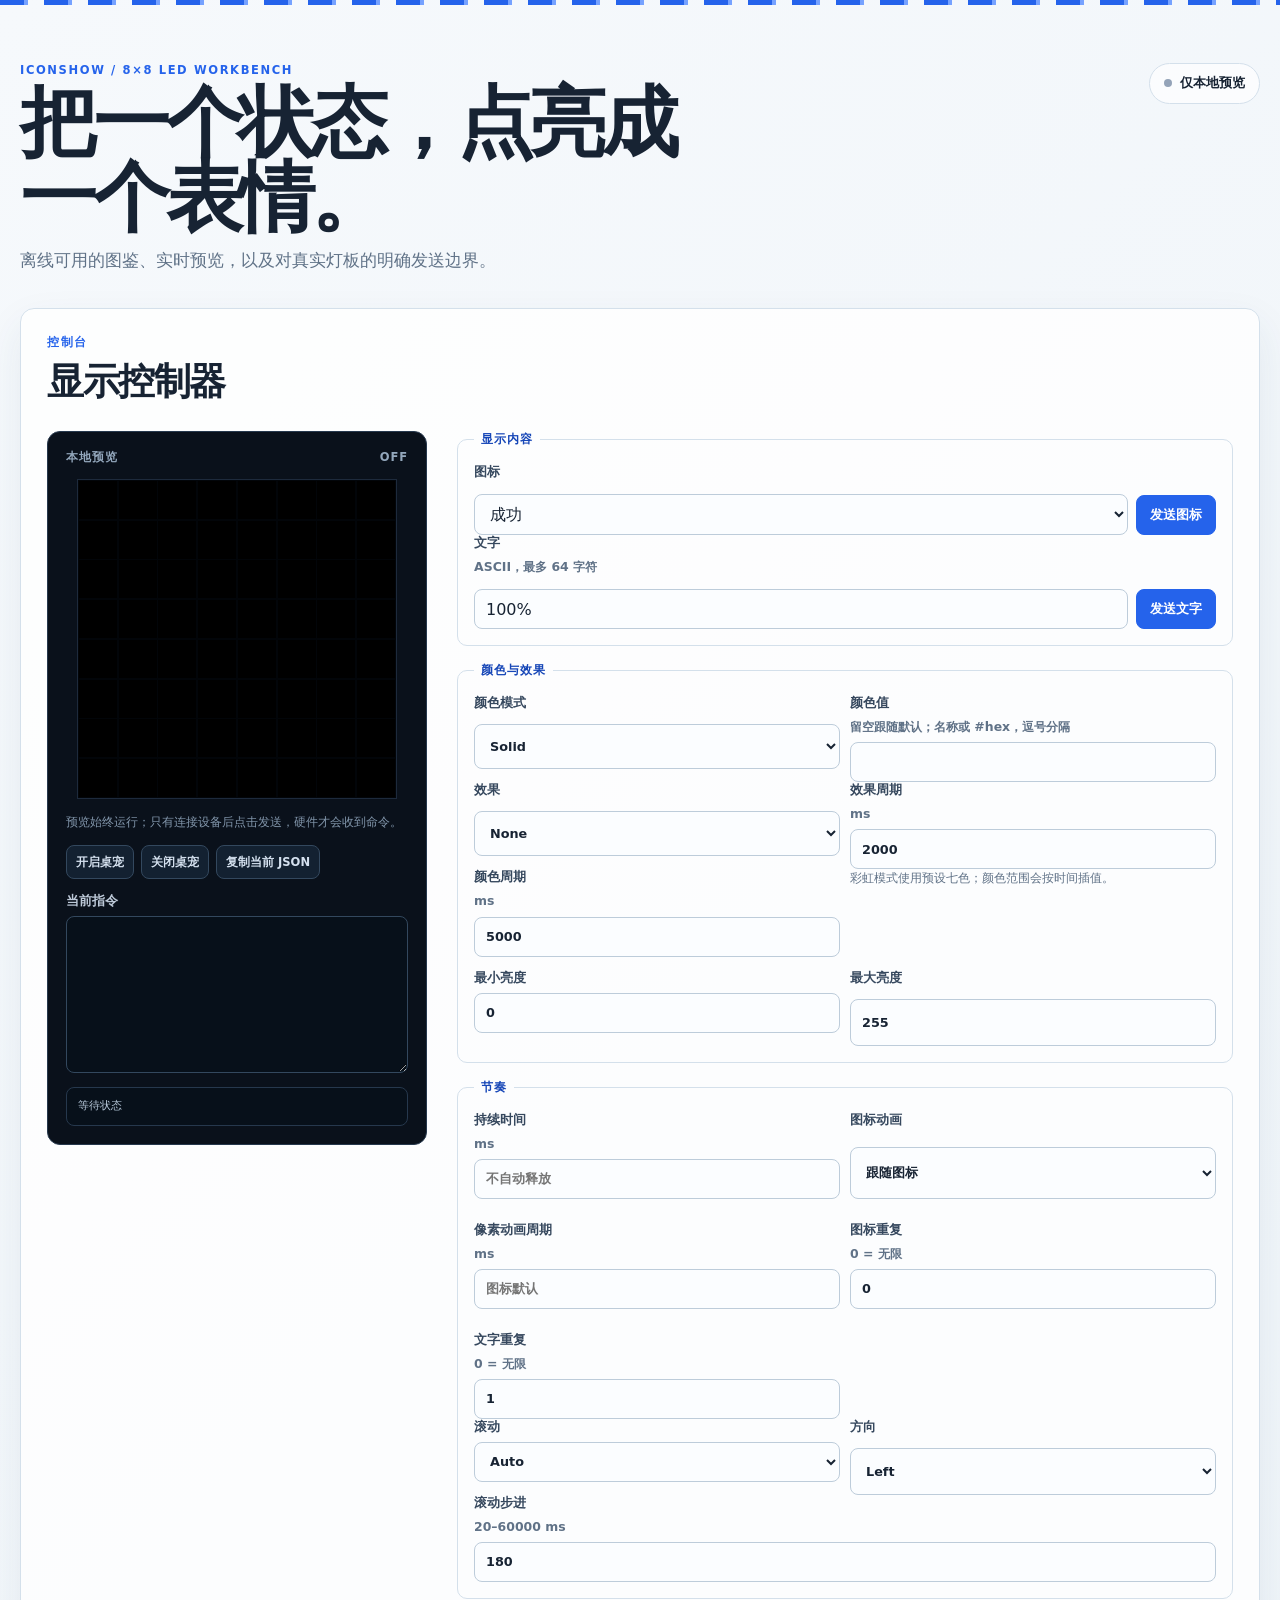
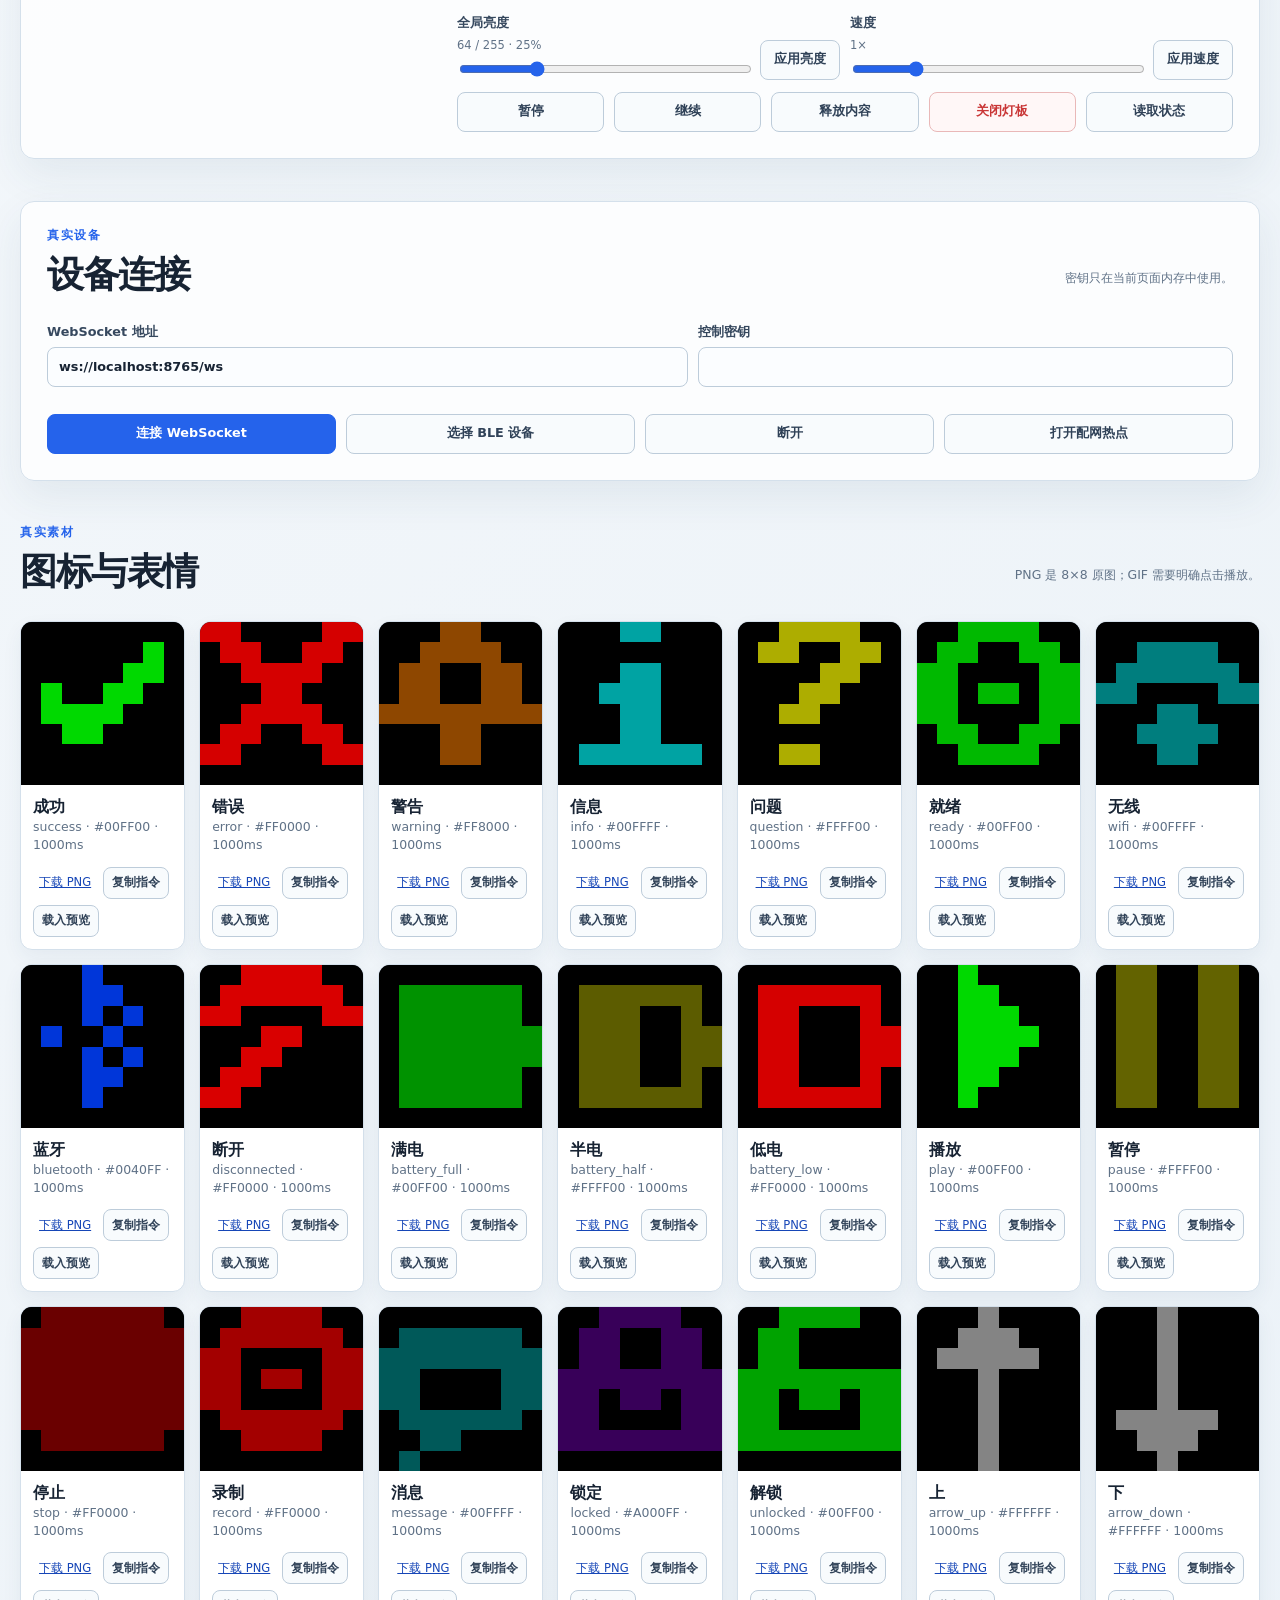
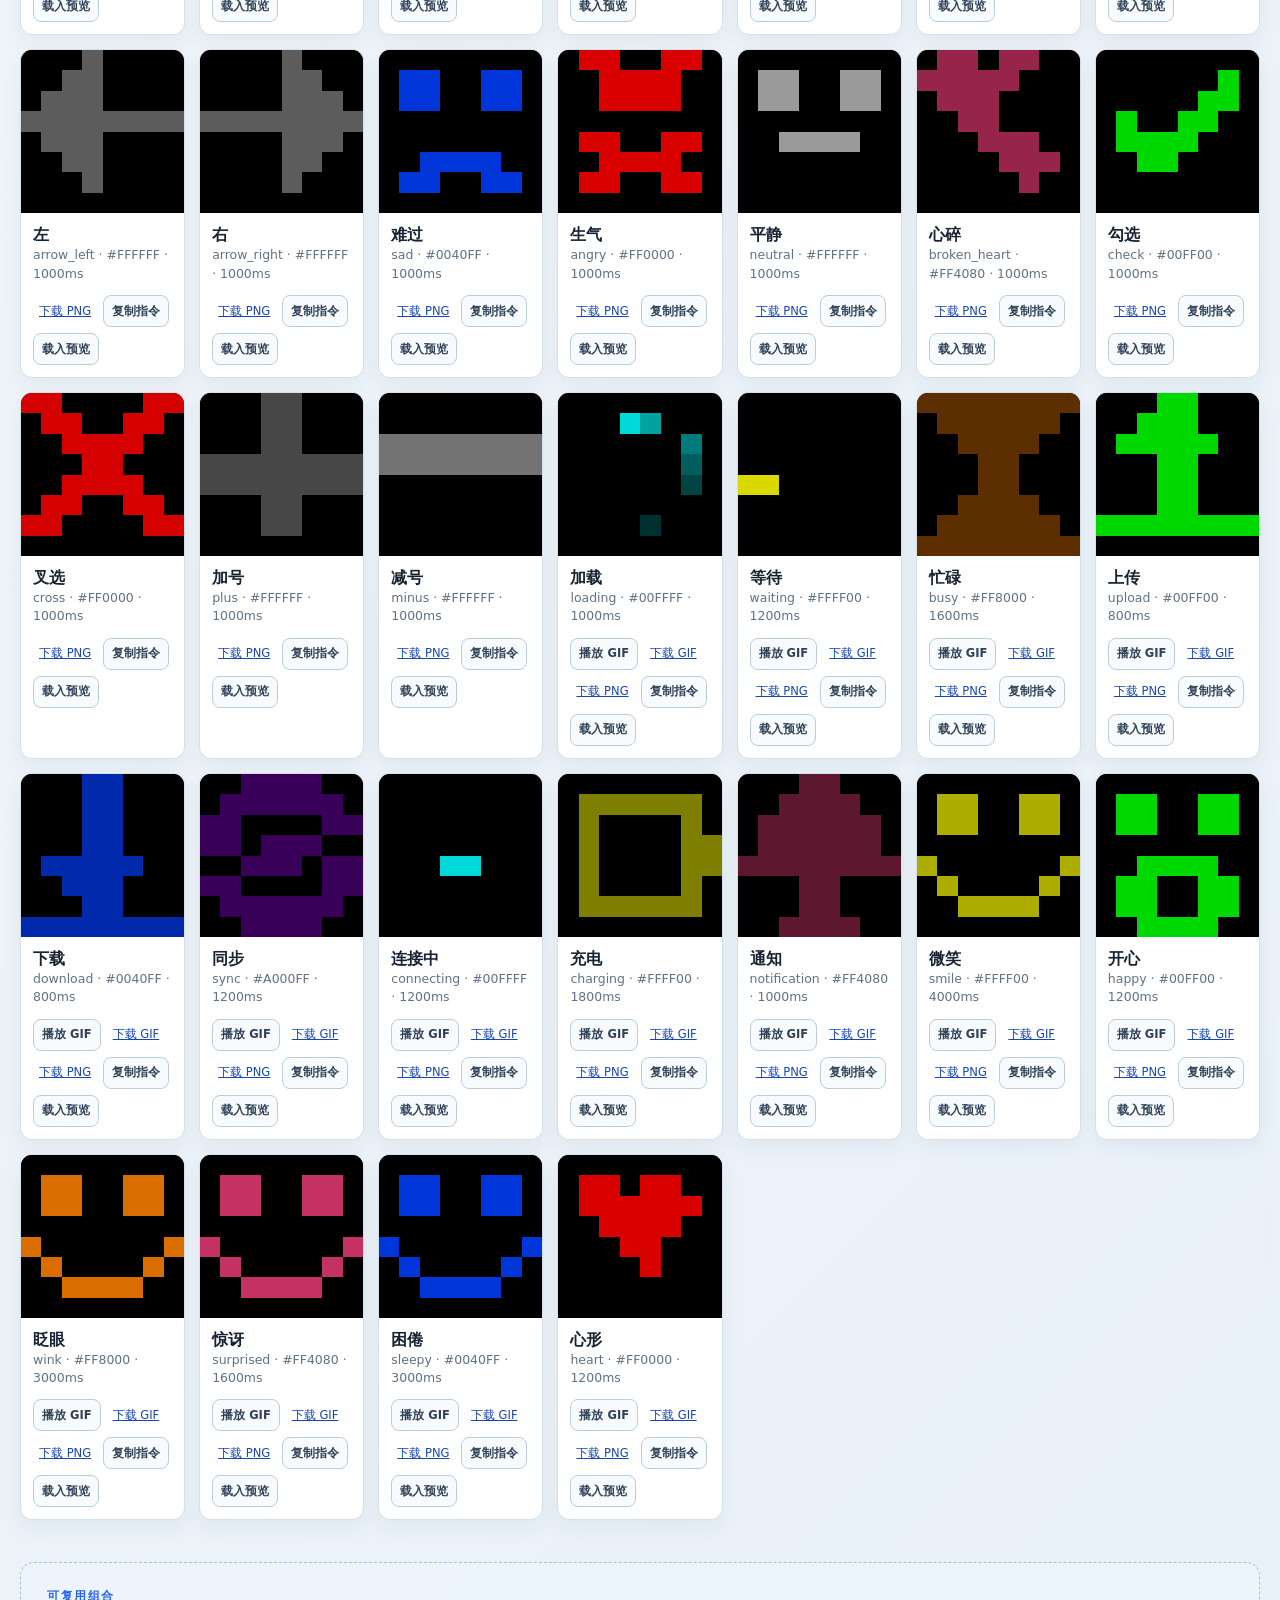
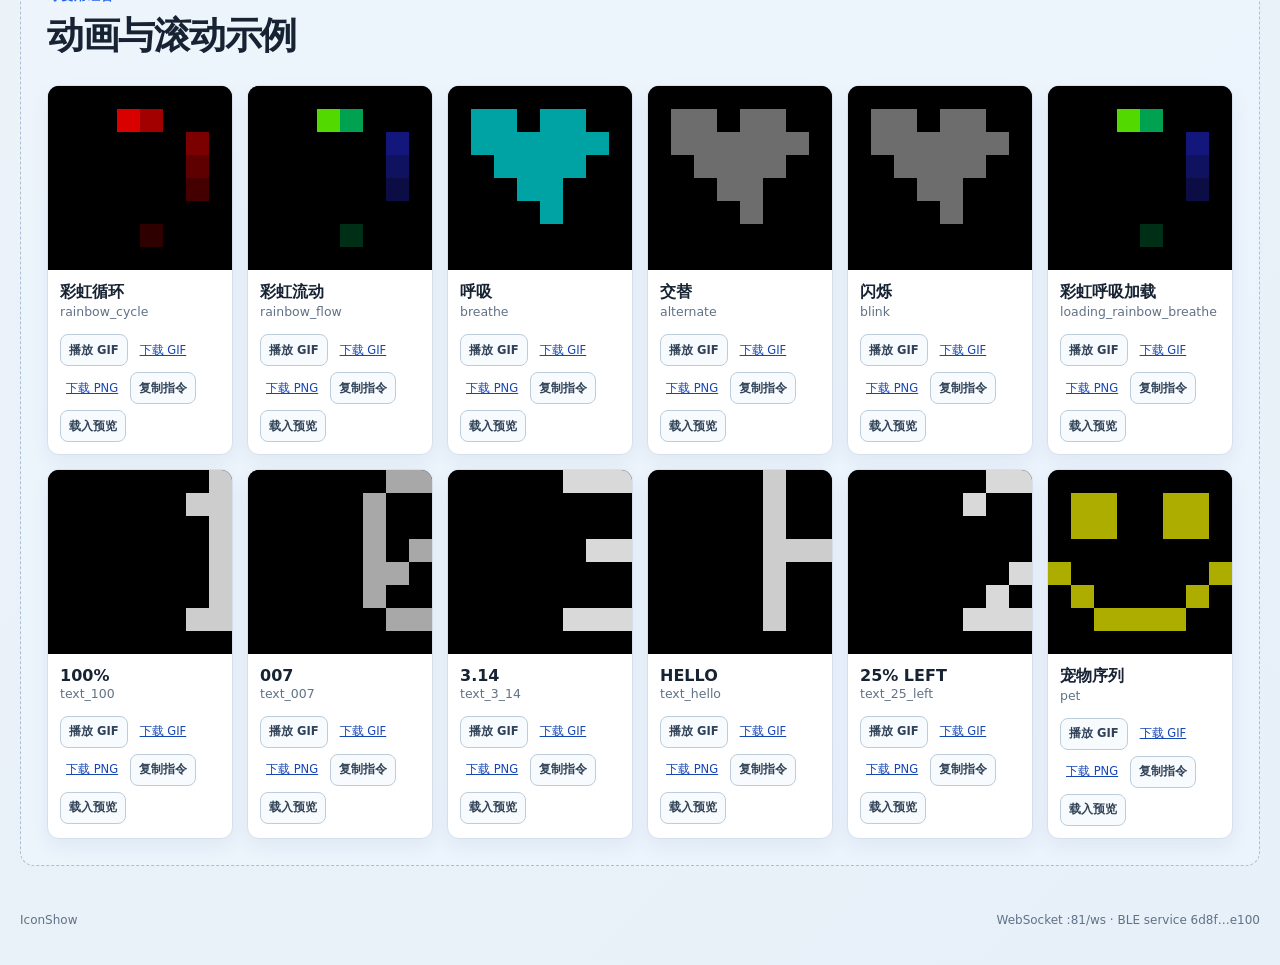
==== commit 77774edd: "fix: slow text scrolling for readability" ====
--- a/web/index.html
+++ b/web/index.html
@@ -74,7 +74,7 @@
               <label for="scroll-mode">滚动<select id="scroll-mode"><option value="auto">Auto</option><option value="always">Always</option><option value="never">Never</option></select></label>
               <label for="direction">方向<select id="direction"><option value="left">Left</option><option value="right">Right</option></select></label>
             </div>
-            <label for="step-ms">滚动步进 <span class="muted">20–60000 ms</span><input id="step-ms" type="number" min="20" max="60000" value="80"></label>
+            <label for="step-ms">滚动步进 <span class="muted">20–60000 ms</span><input id="step-ms" type="number" min="20" max="60000" value="180"></label>
           </fieldset>
 
           <div class="tuning-row">
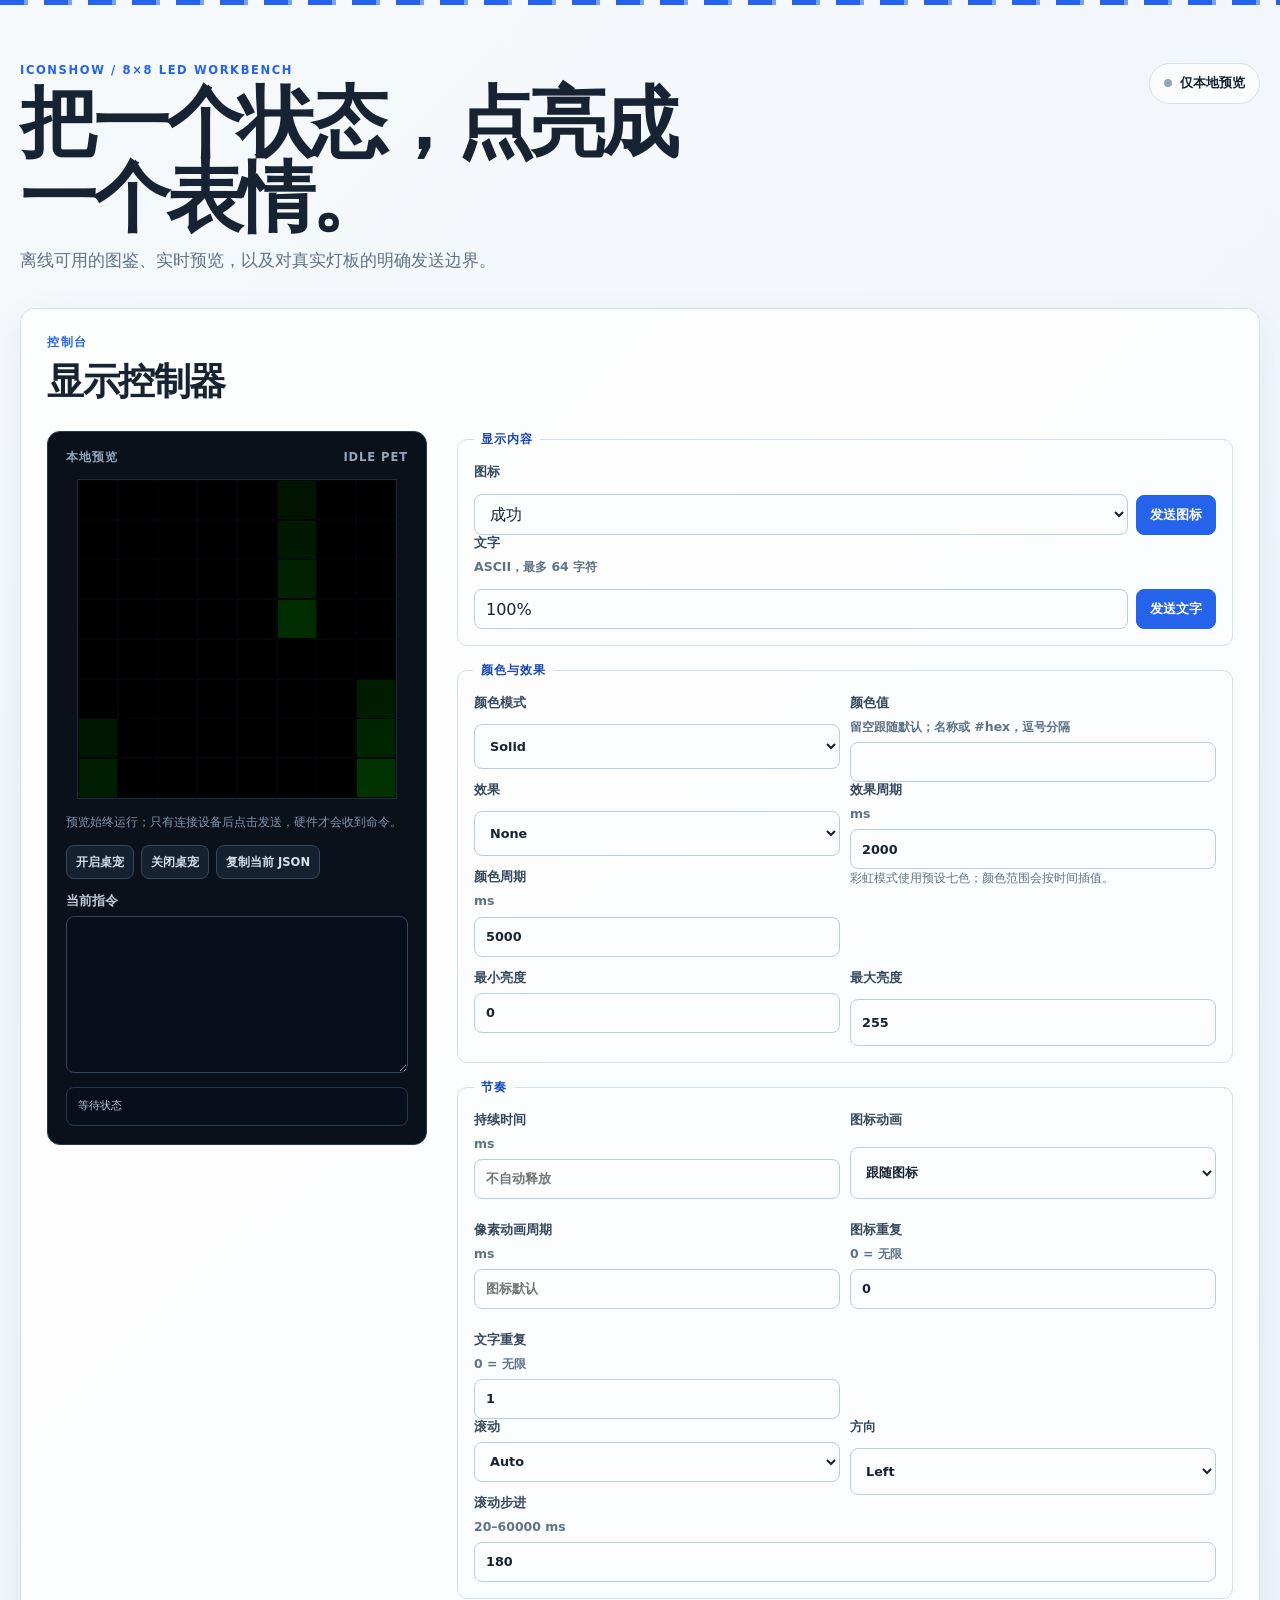
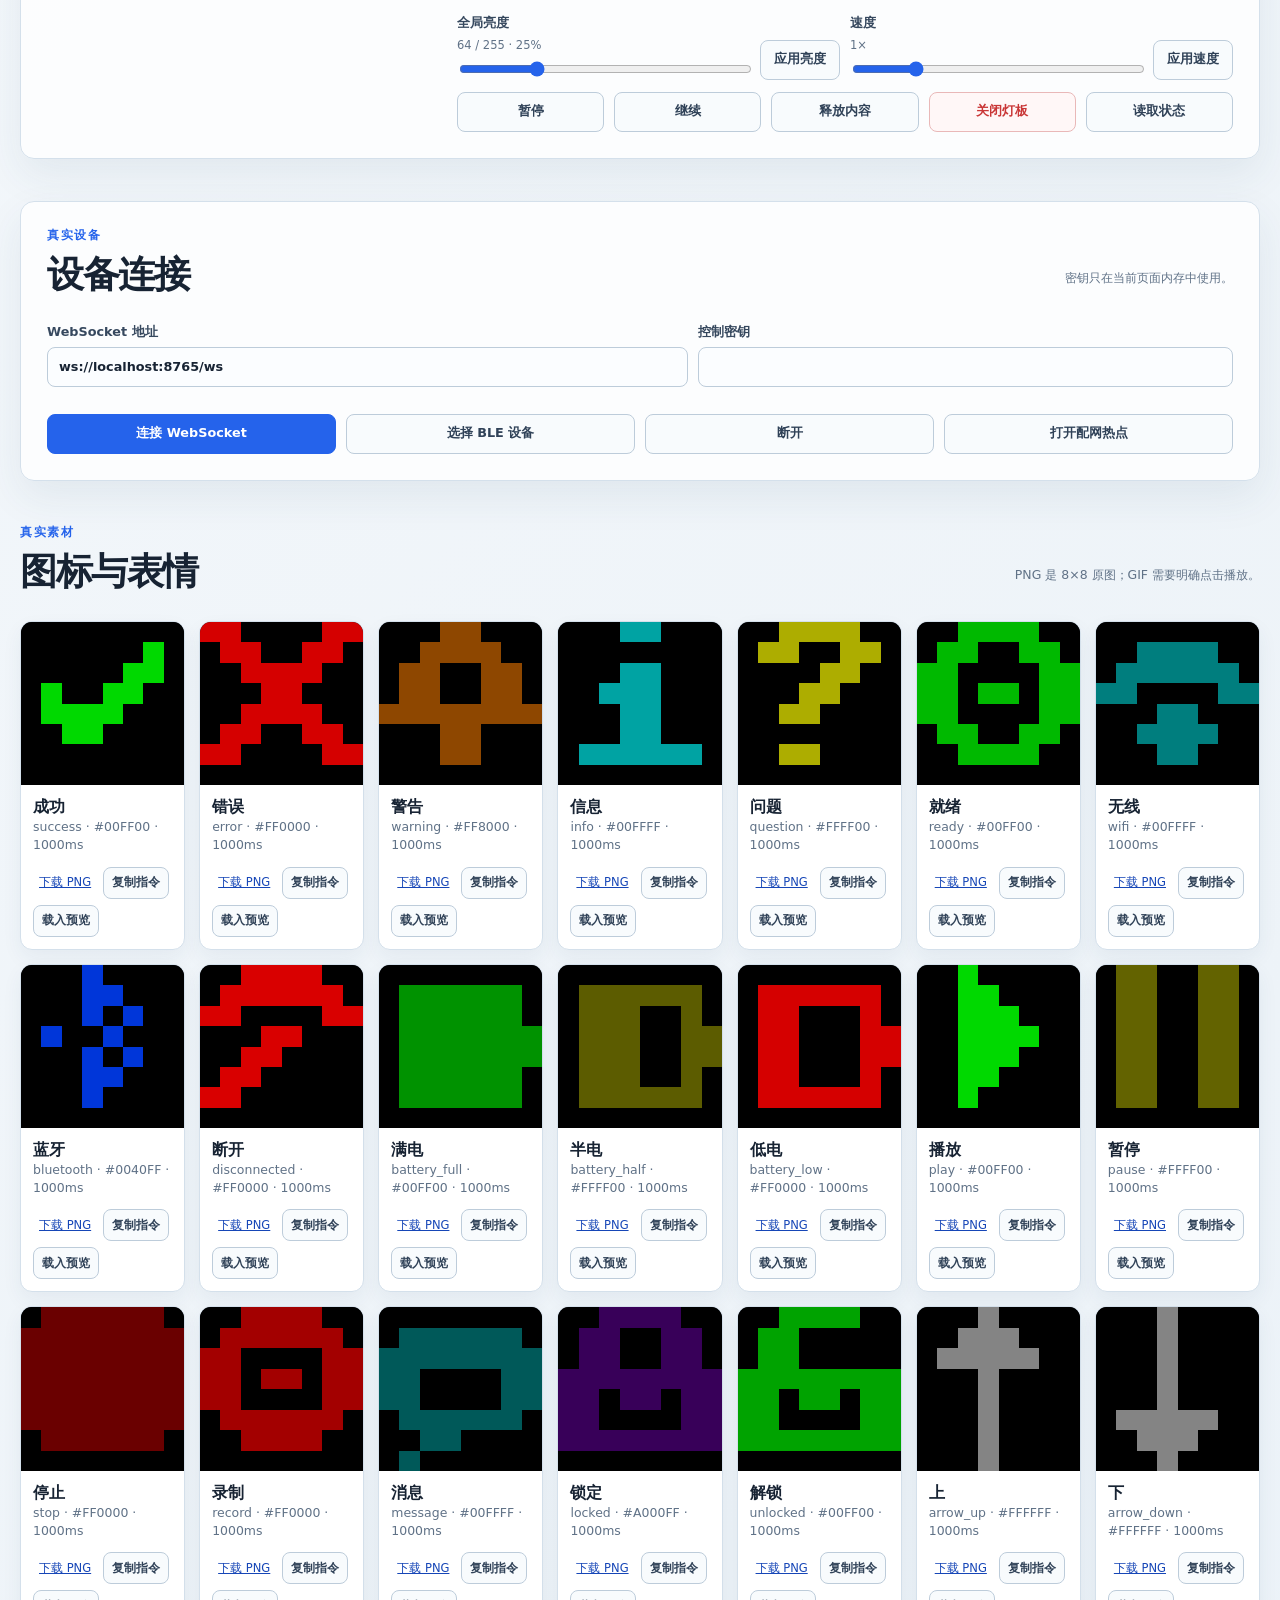
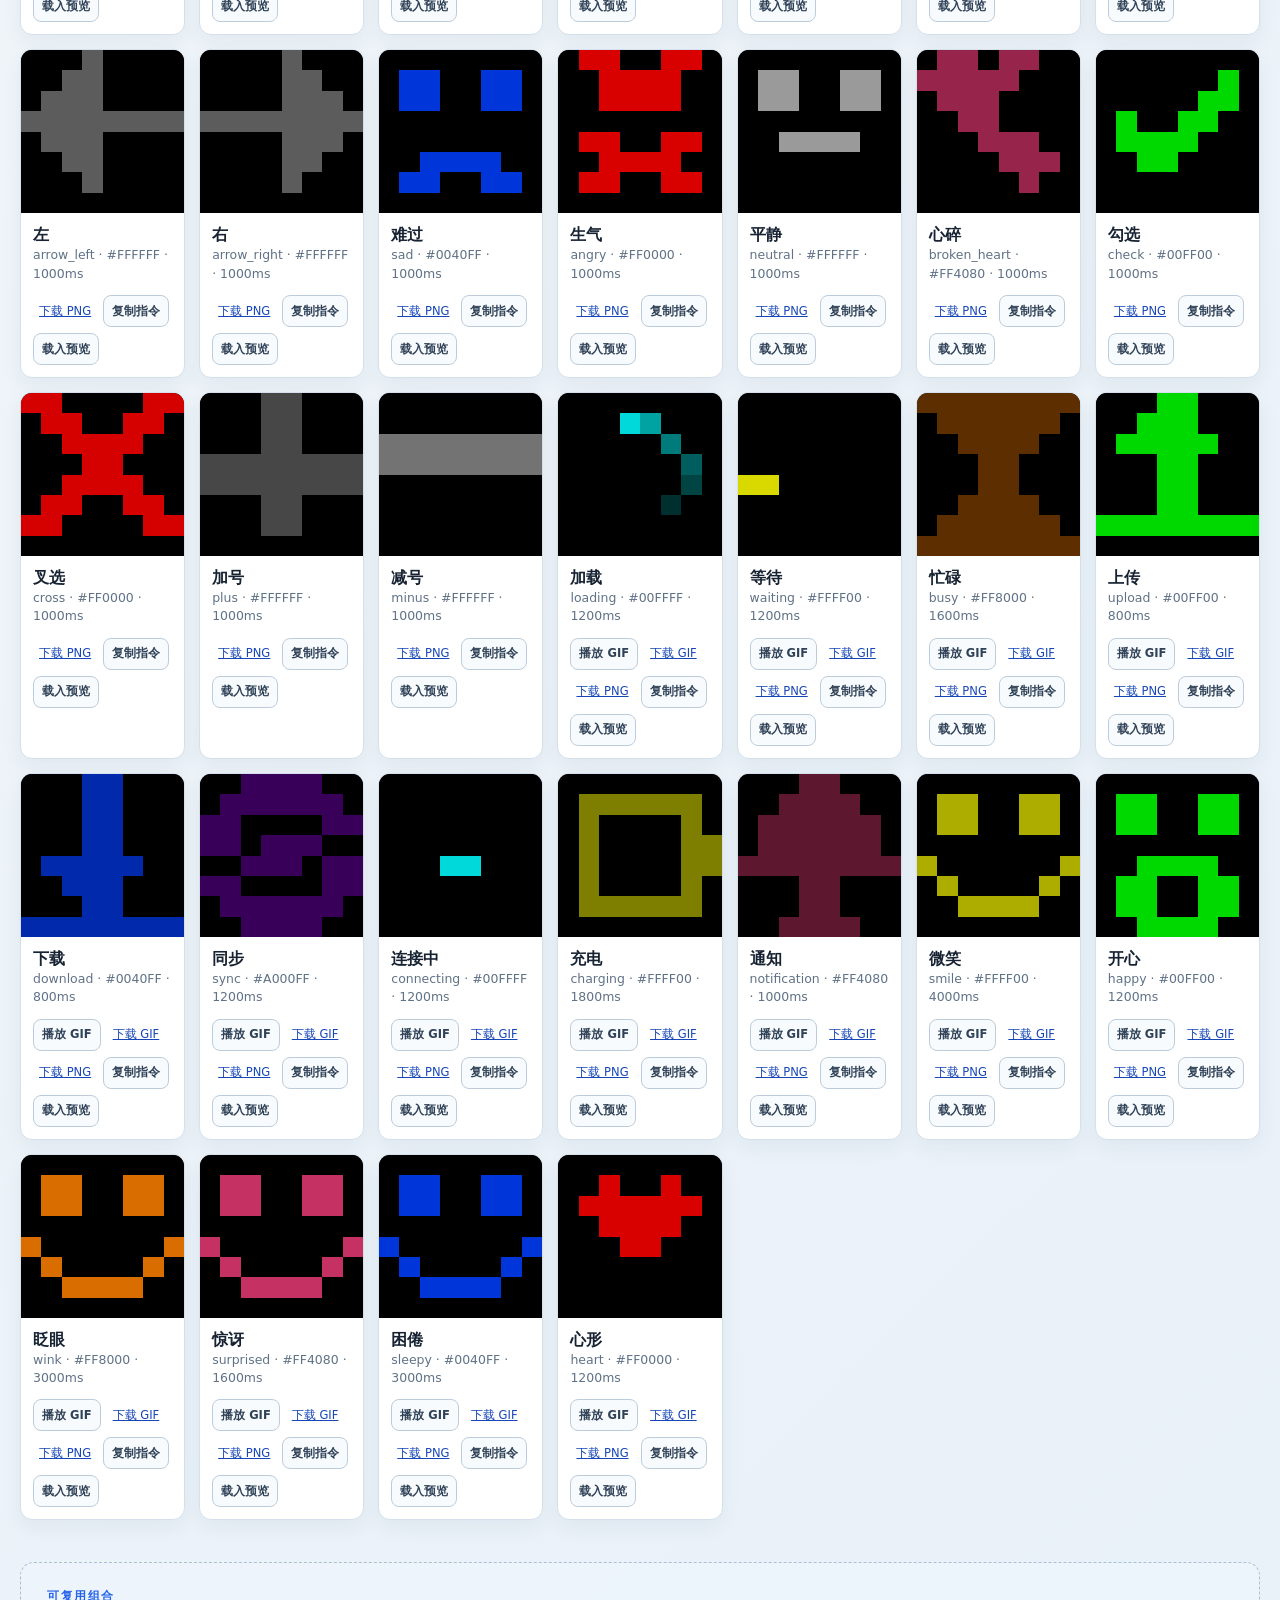
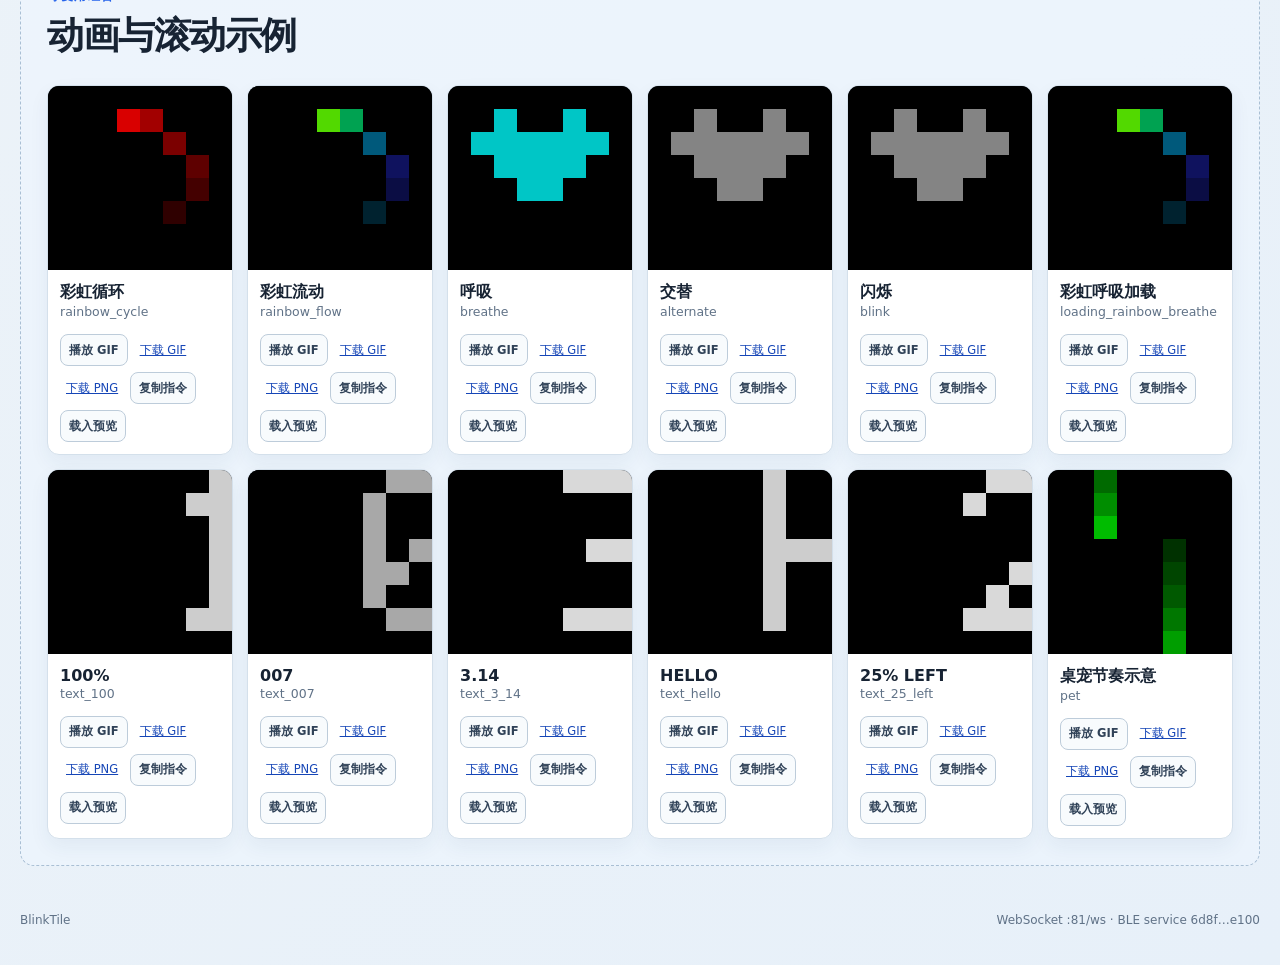
==== commit a2252302: "Consolidate BlinkTile docs and BLE connection guide" ====
--- a/web/index.html
+++ b/web/index.html
@@ -4,7 +4,7 @@
   <meta charset="utf-8">
   <meta name="viewport" content="width=device-width, initial-scale=1">
   <meta name="theme-color" content="#e9f0f7">
-  <title>IconShow · 8×8 状态灯</title>
+  <title>BlinkTile · 8×8 状态灯</title>
   <link rel="stylesheet" href="style.css">
 </head>
 <body>
@@ -107,7 +107,7 @@
       <div id="examples-list" class="gallery-grid"></div>
     </section>
   </main>
-  <footer><span>IconShow</span><span>WebSocket :81/ws · BLE service 6d8f…e100</span></footer>
+  <footer><span>BlinkTile</span><span>WebSocket :81/ws · BLE service 6d8f…e100</span></footer>
   <script src="data.js"></script>
   <script src="engine.js"></script>
   <script src="client.js"></script>
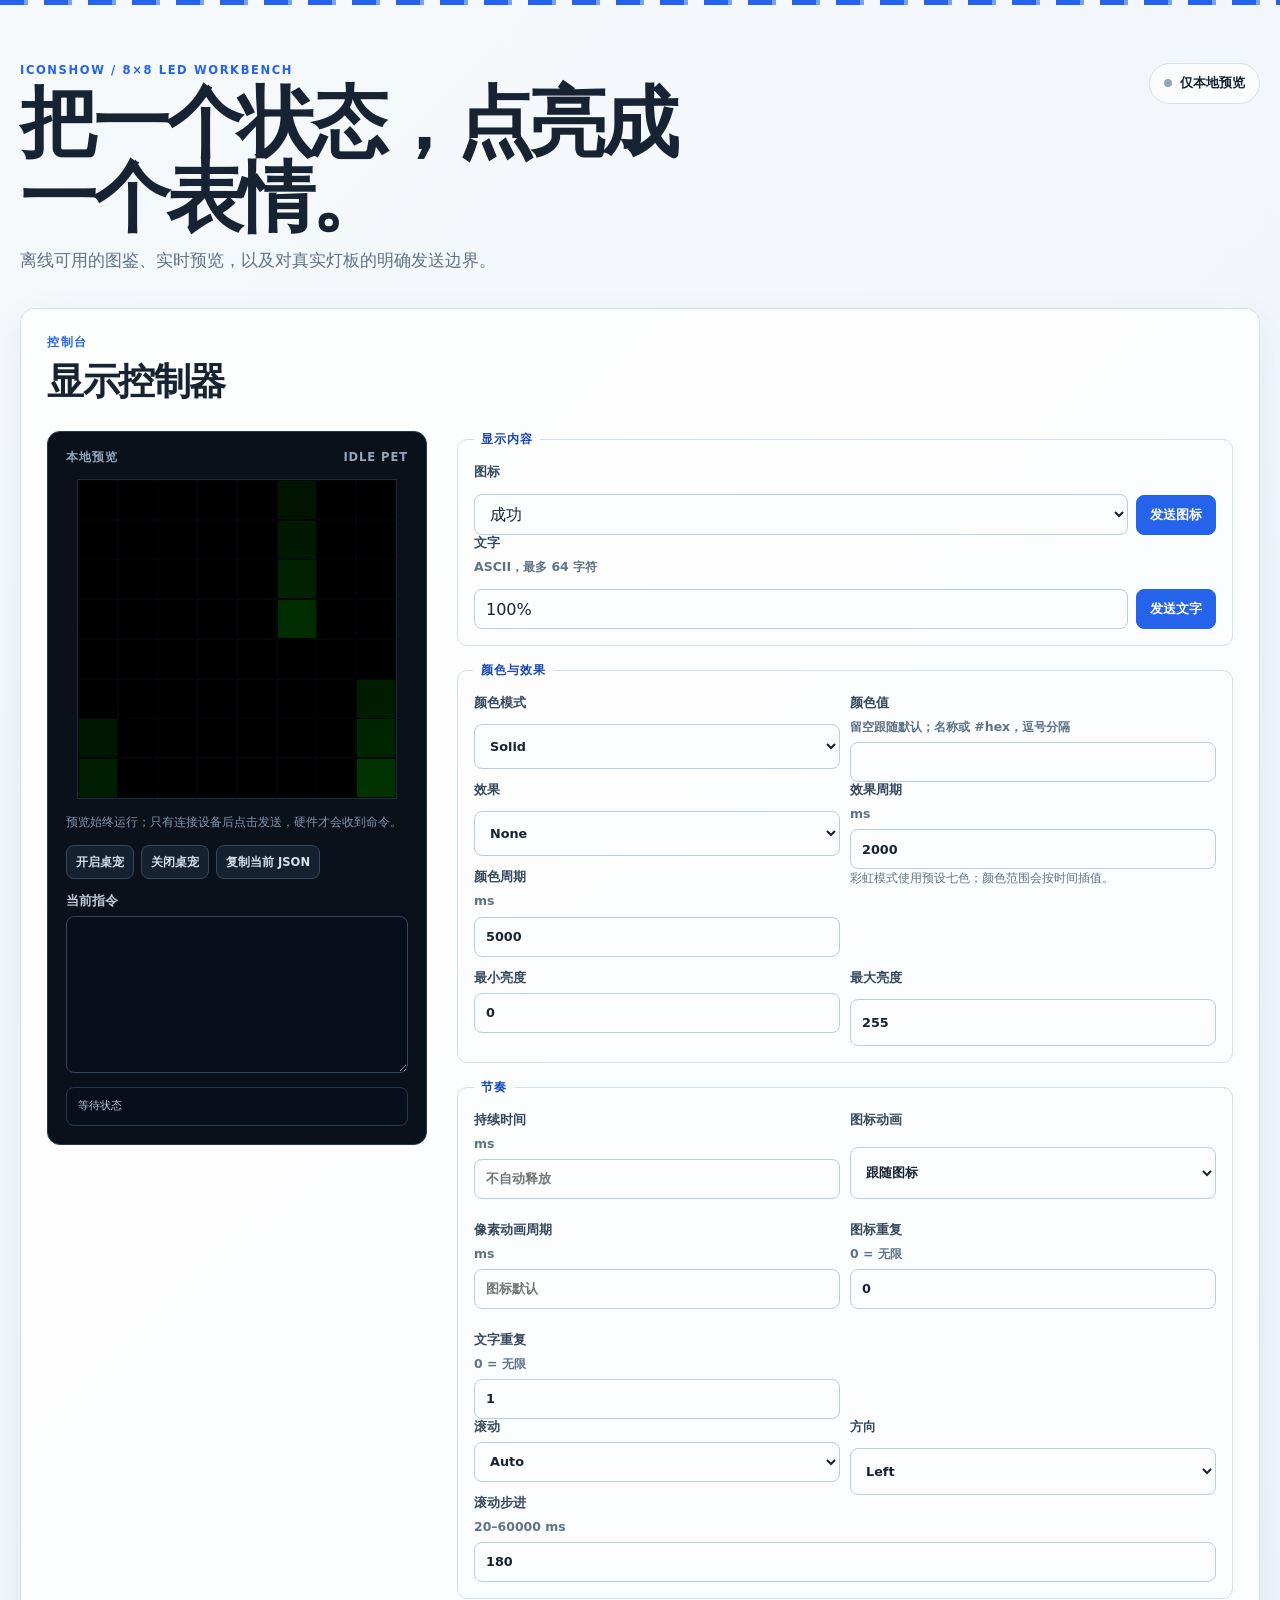
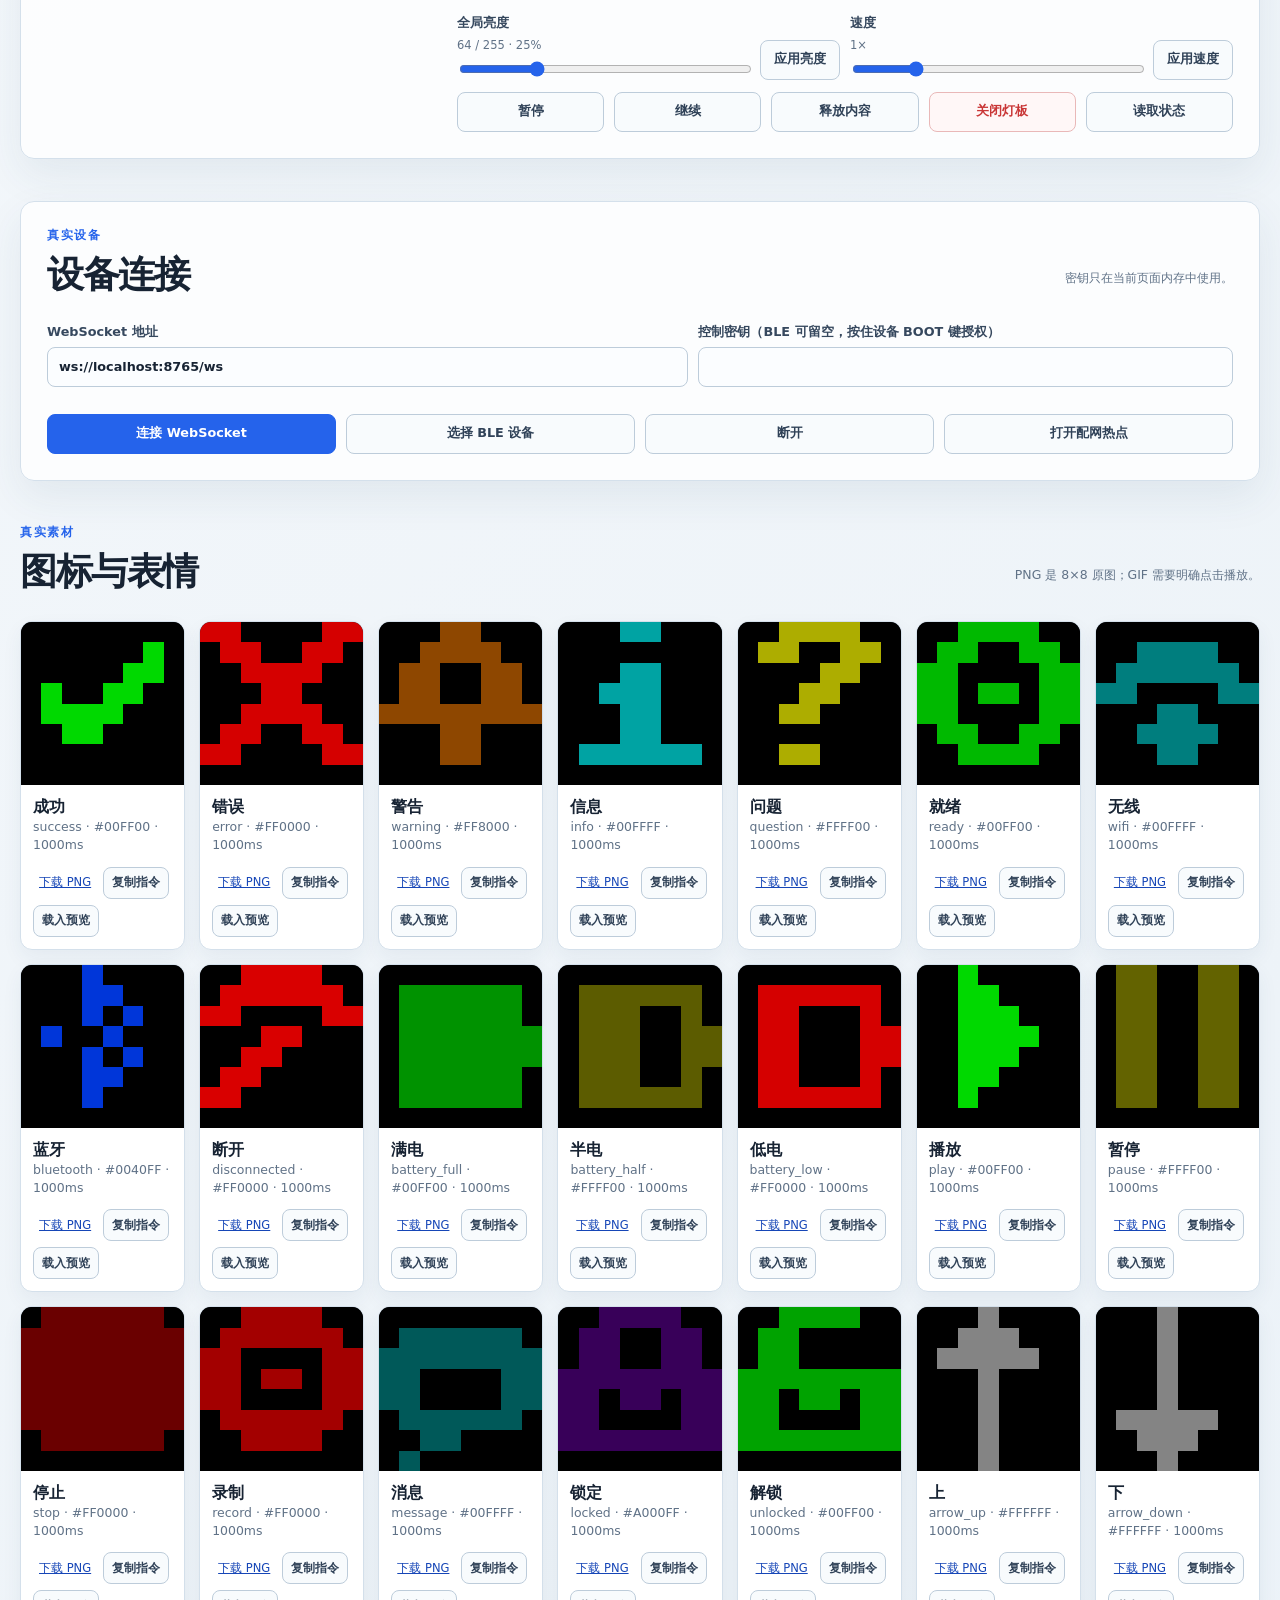
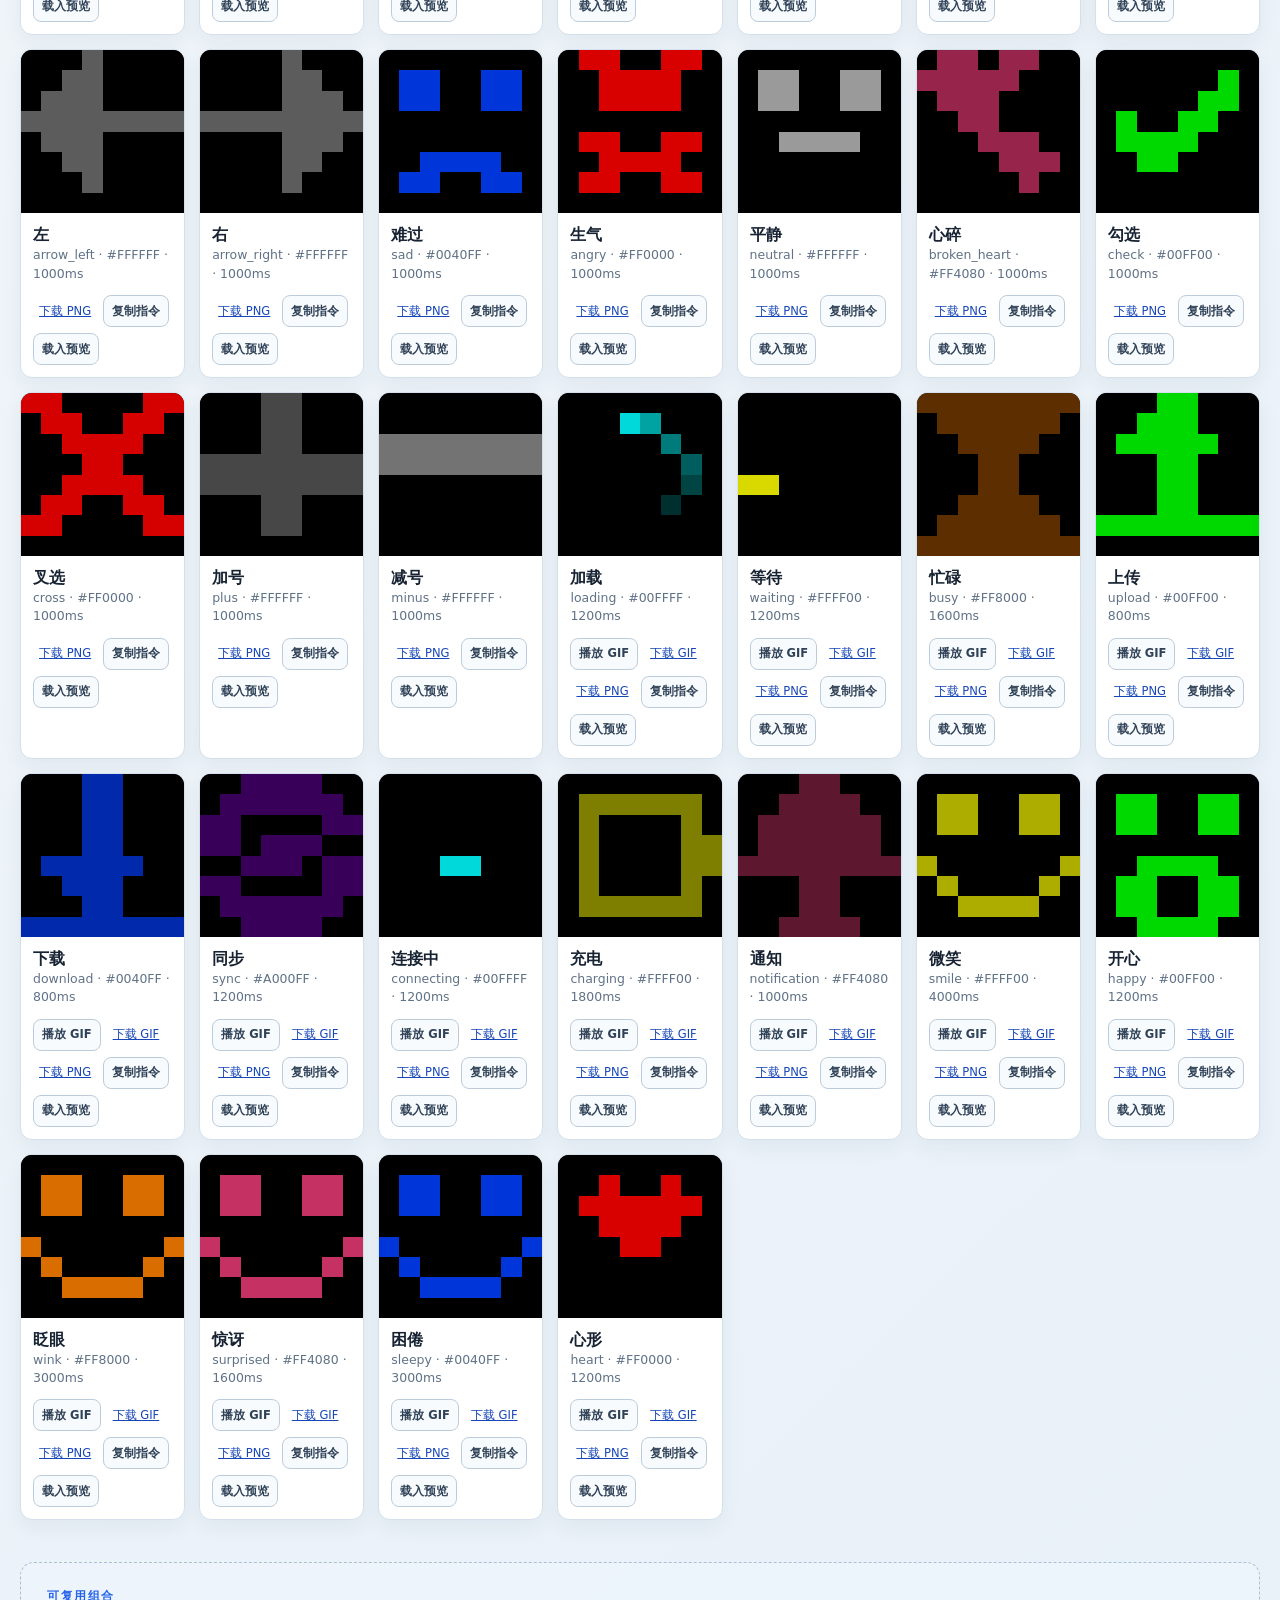
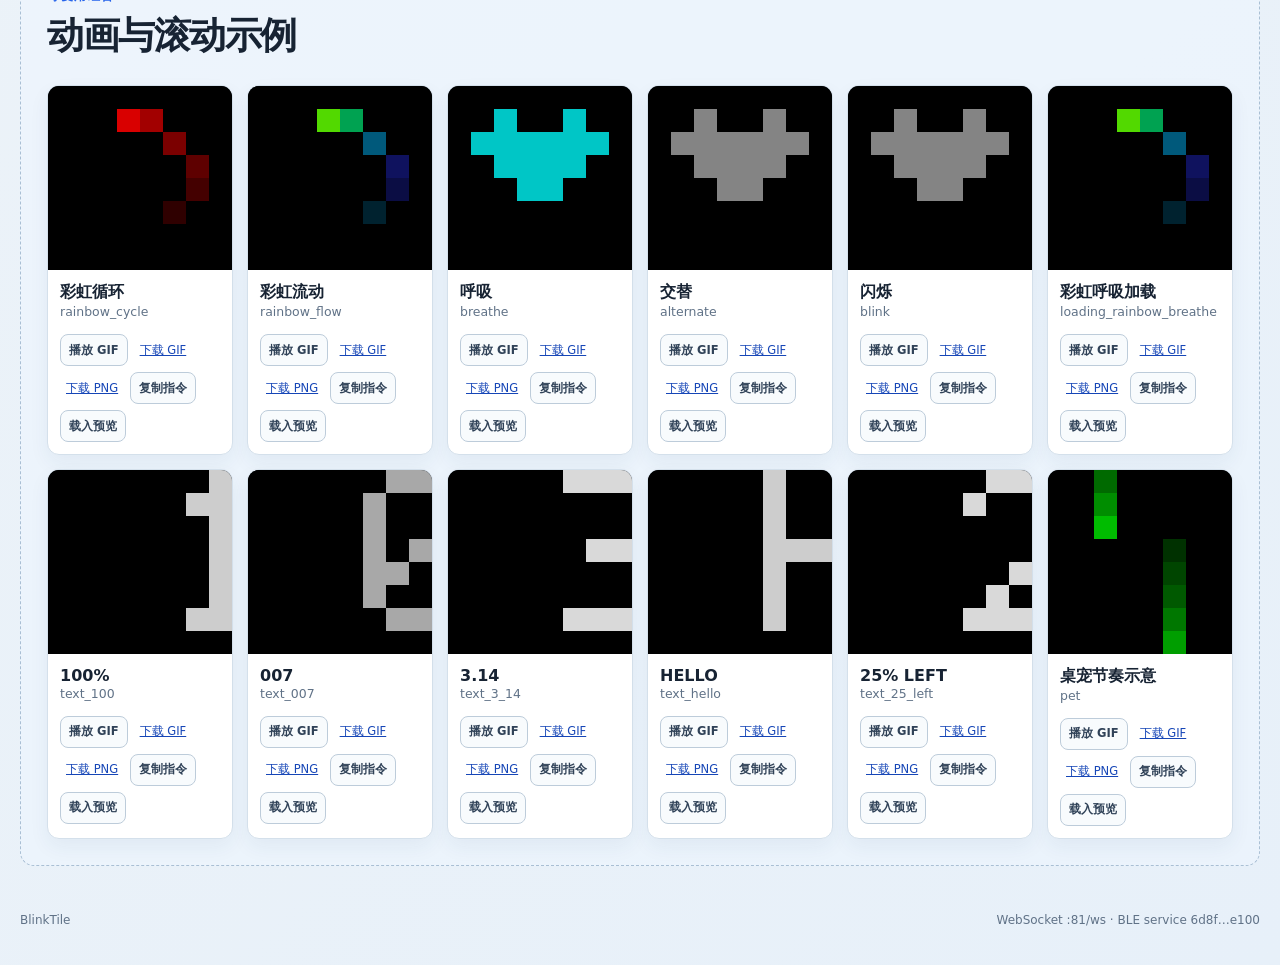
==== commit 9bf6652a: "Allow physical-button BLE session authentication" ====
--- a/web/index.html
+++ b/web/index.html
@@ -92,7 +92,7 @@
       <div class="section-heading"><div><p class="eyebrow">真实设备</p><h2 id="connection-title">设备连接</h2></div><p class="muted">密钥只在当前页面内存中使用。</p></div>
       <div class="connection-grid">
         <label for="ws-url">WebSocket 地址<input id="ws-url" type="url" value="ws://localhost:8765/ws" spellcheck="false"></label>
-        <label for="token">控制密钥<input id="token" type="password" autocomplete="off"></label>
+        <label for="token">控制密钥（BLE 可留空，按住设备 BOOT 键授权）<input id="token" type="password" autocomplete="off"></label>
         <div class="button-row connection-actions"><button id="connect-ws" type="button" class="primary">连接 WebSocket</button><button id="connect-ble" type="button">选择 BLE 设备</button><button id="disconnect" type="button">断开</button><button id="provision" type="button">打开配网热点</button></div>
       </div>
     </section>
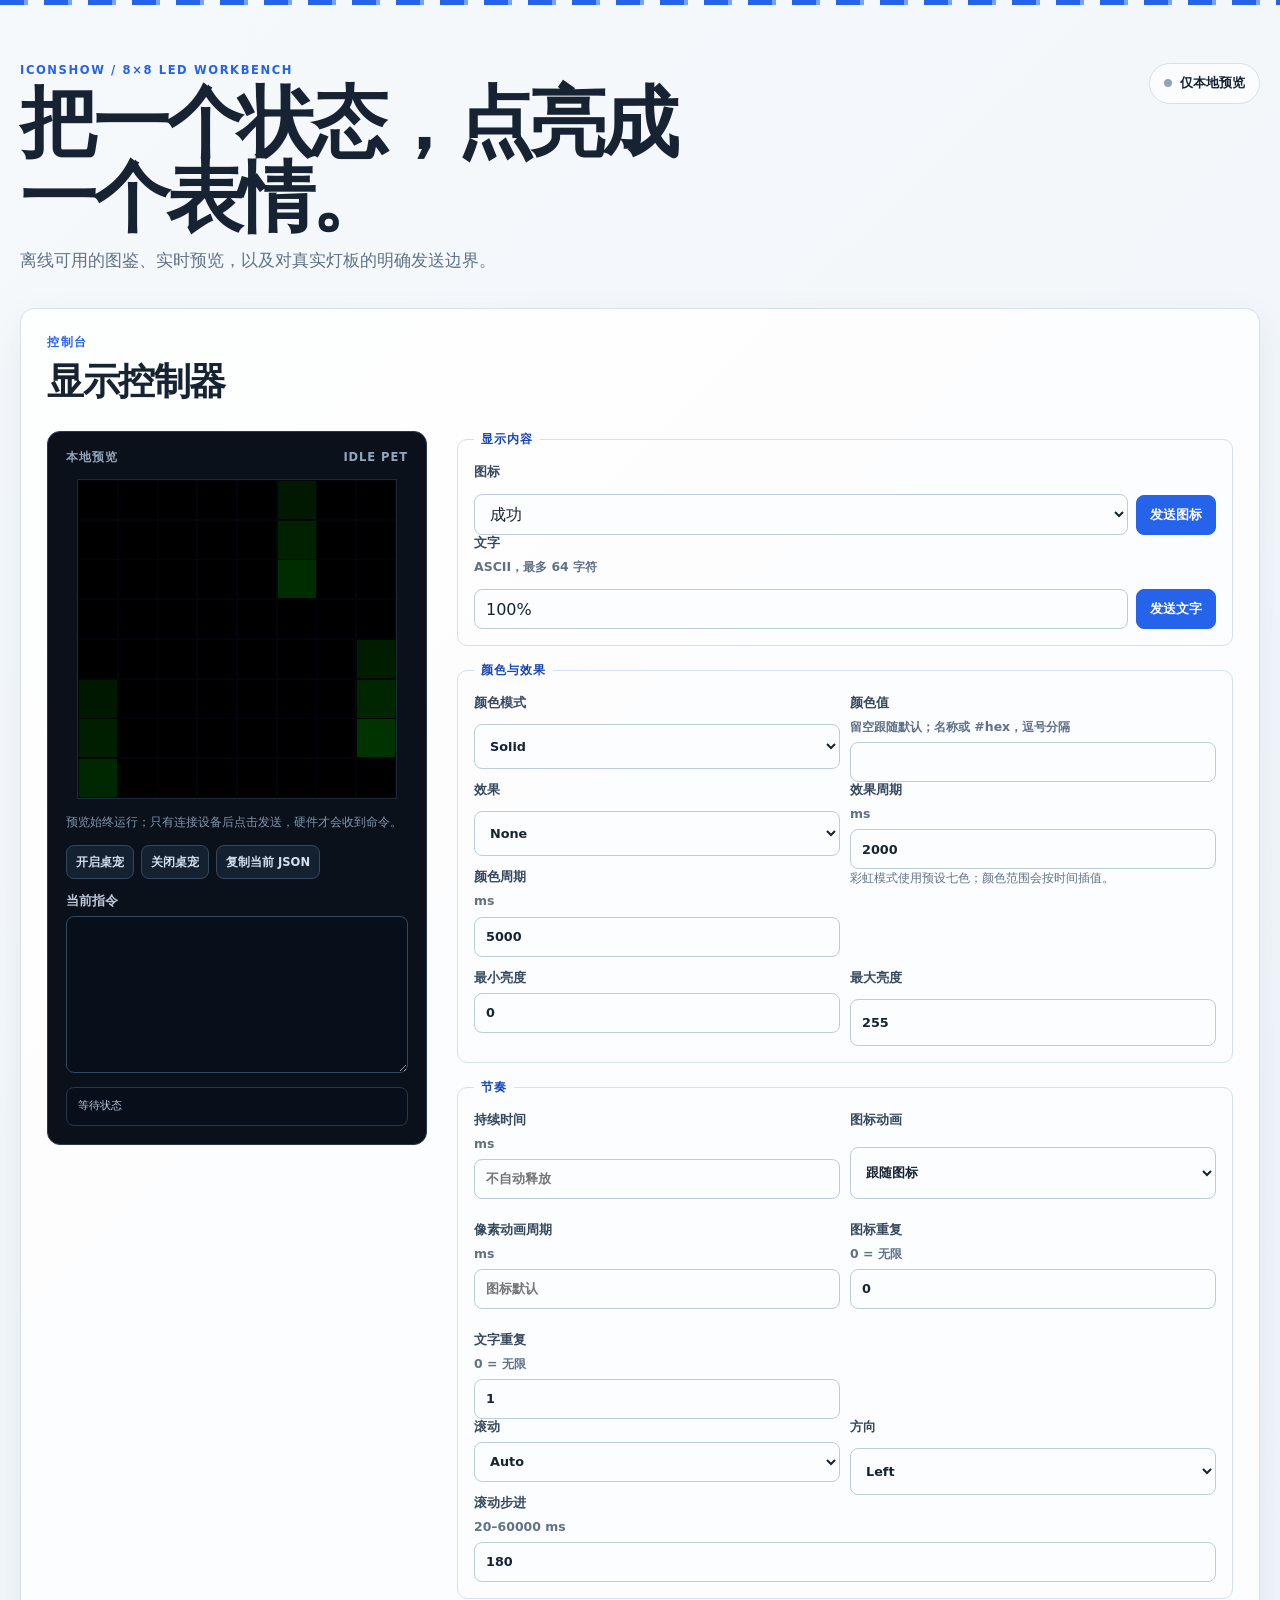
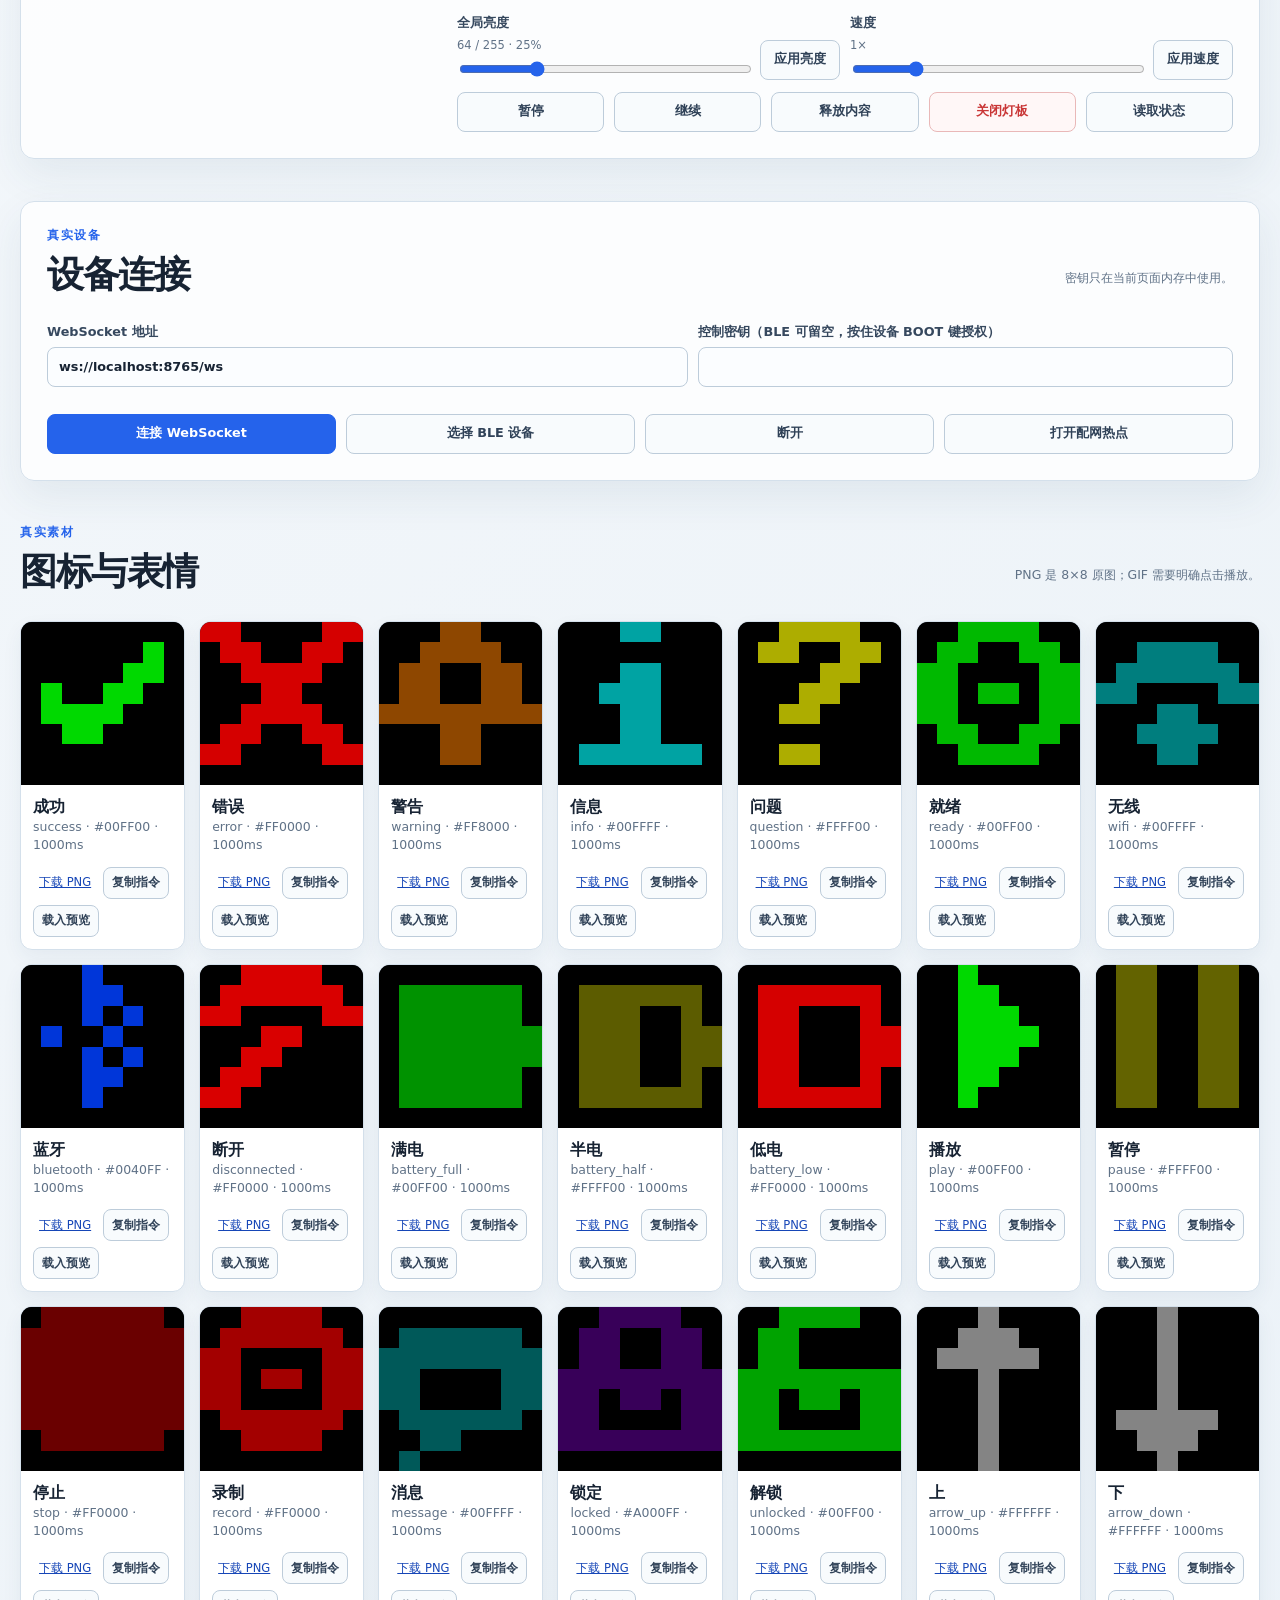
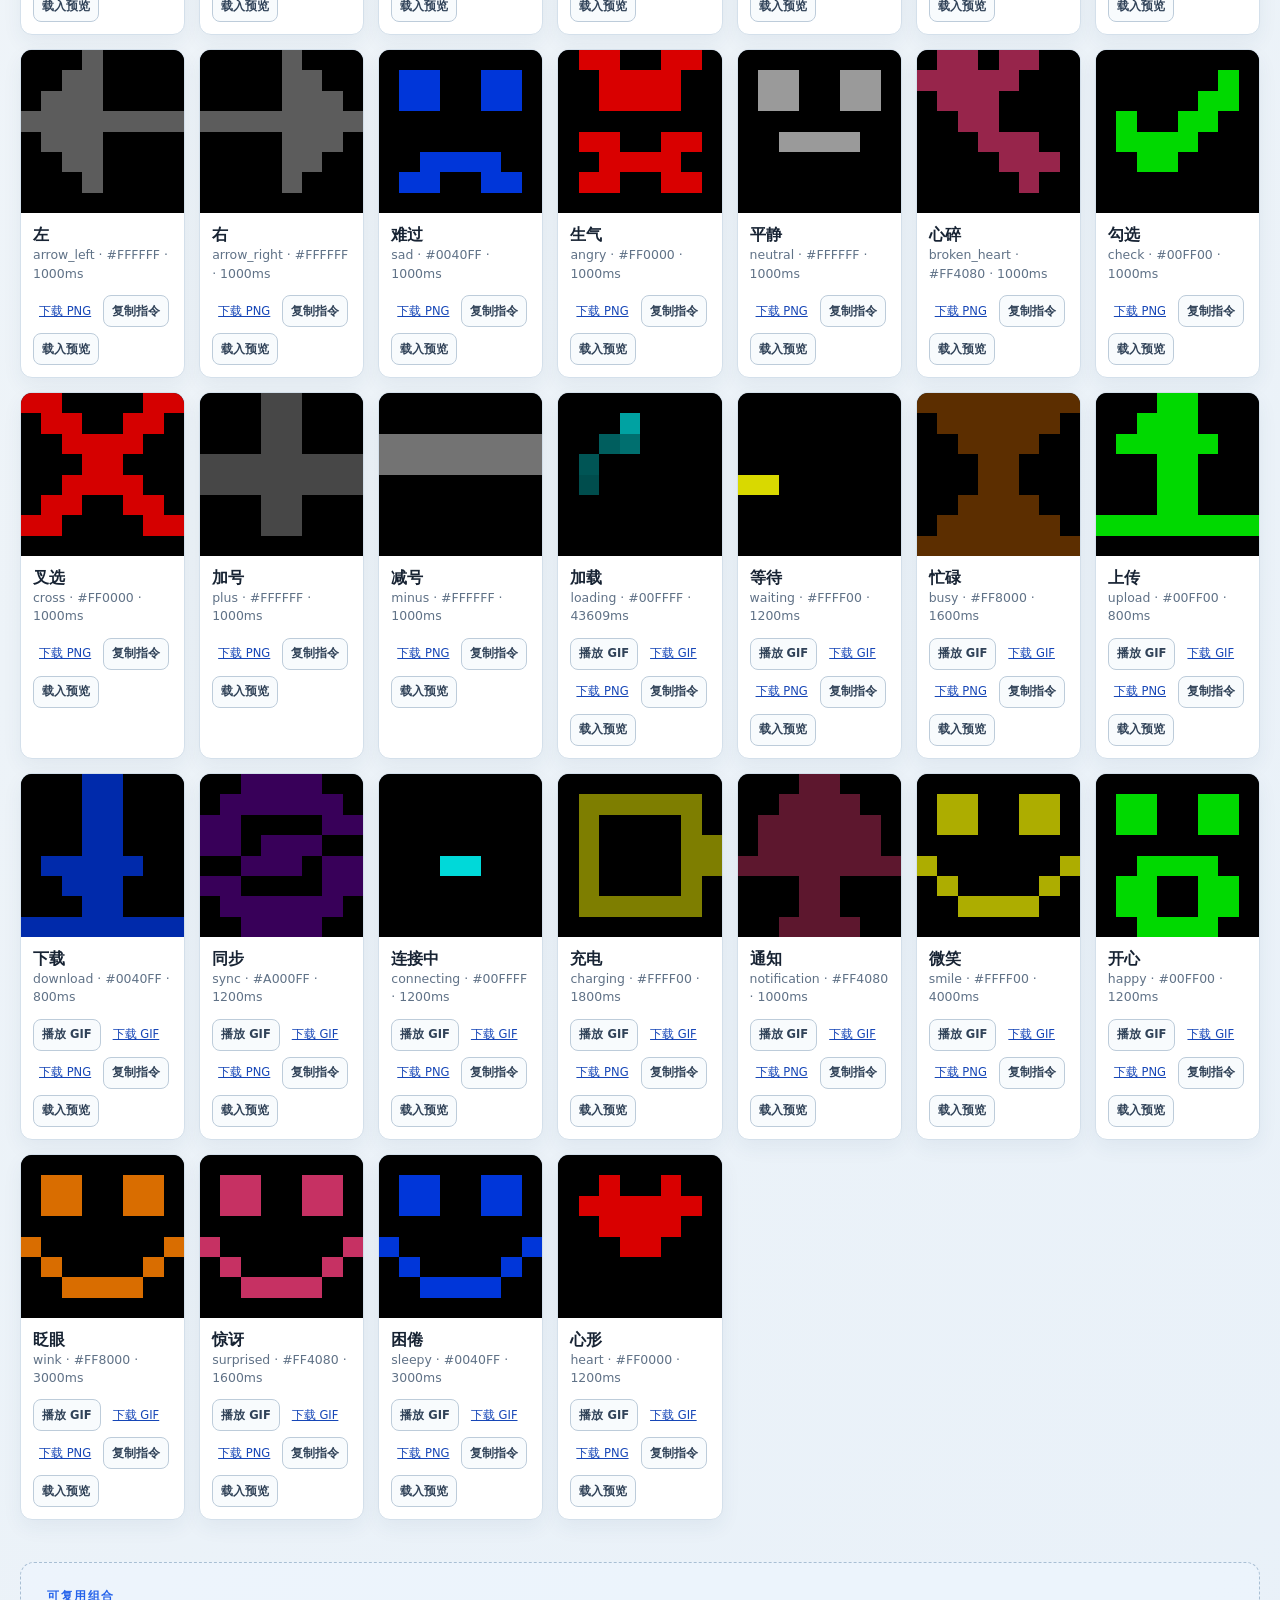
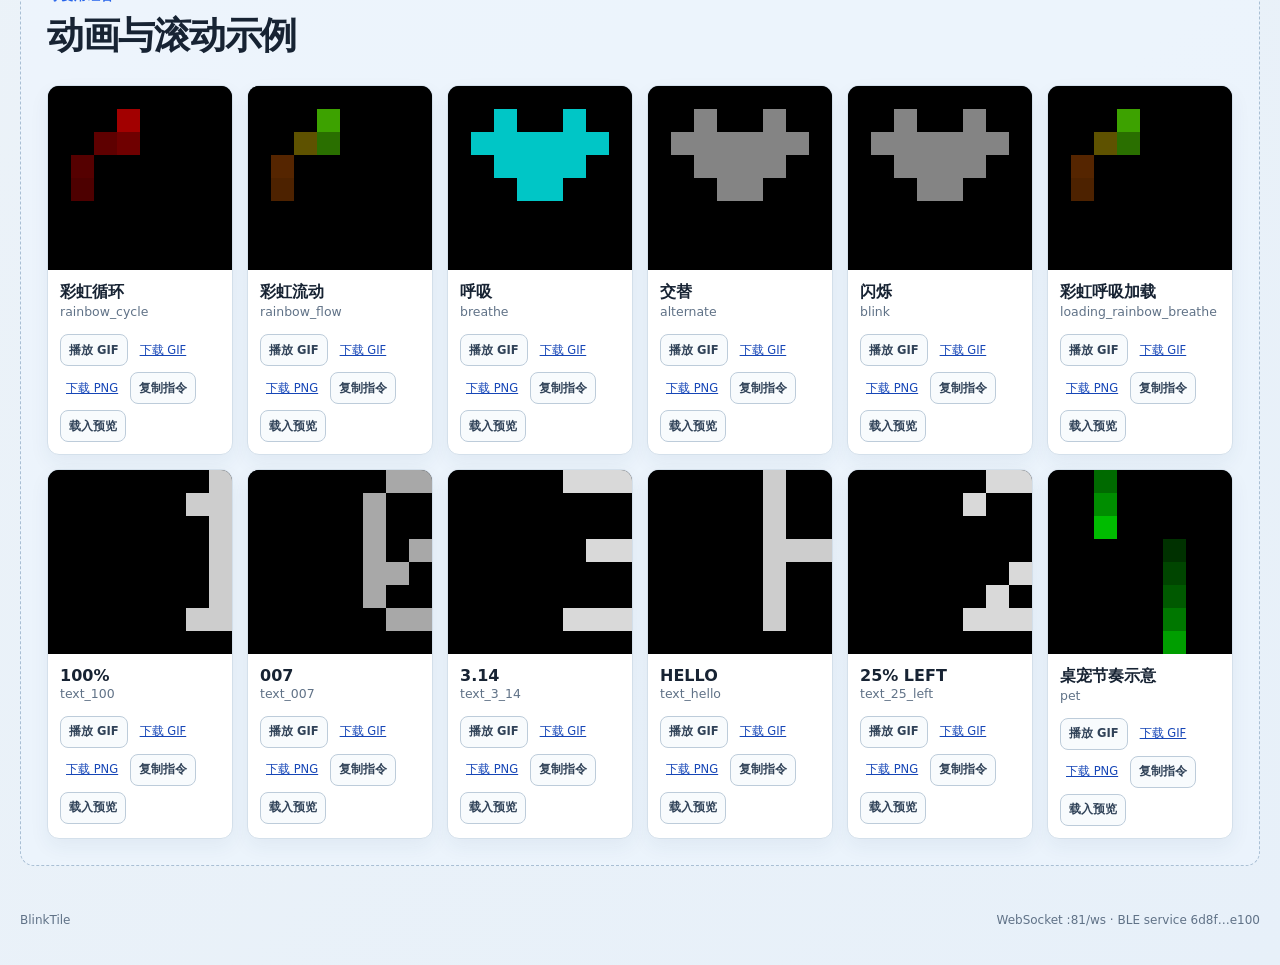
==== commit 98abdcc4: "Refine loading blade with orbit colors" ====
--- a/web/index.html
+++ b/web/index.html
@@ -44,7 +44,7 @@
           <fieldset>
             <legend>颜色与效果</legend>
             <div class="field-row">
-              <label for="color-mode">颜色模式<select id="color-mode"><option value="solid">Solid</option><option value="step">Step</option><option value="gradient">Gradient</option><option value="rainbow_cycle">Rainbow cycle</option><option value="rainbow_flow">Rainbow flow</option></select></label>
+              <label for="color-mode">颜色模式<select id="color-mode"><option value="solid">Solid</option><option value="step">Step</option><option value="gradient">Gradient</option><option value="rainbow_cycle">Rainbow cycle</option><option value="rainbow_flow">Rainbow flow</option><option value="rainbow_orbit">Rainbow orbit</option></select></label>
               <label for="colors">颜色值 <span class="muted">留空跟随默认；名称或 #hex，逗号分隔</span><input id="colors" type="text" value="" spellcheck="false"></label>
             </div>
             <div class="field-row">
